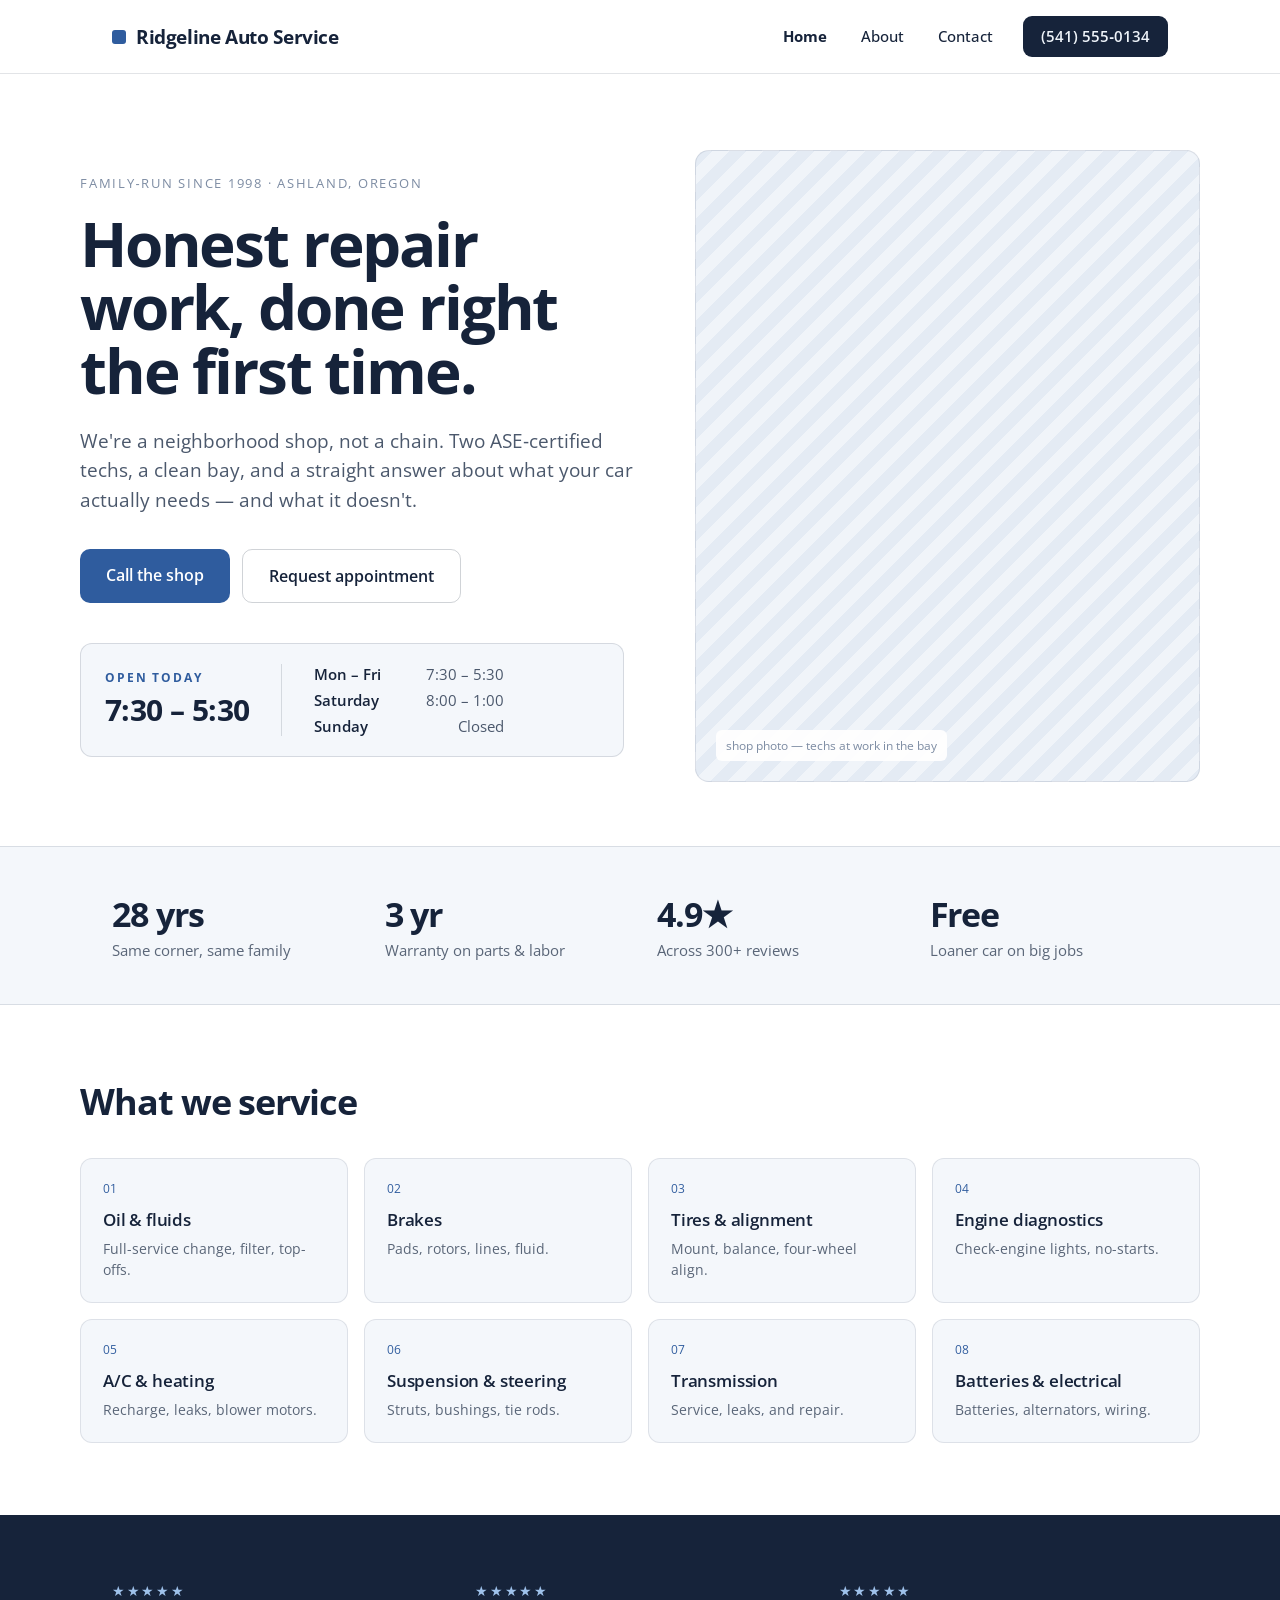
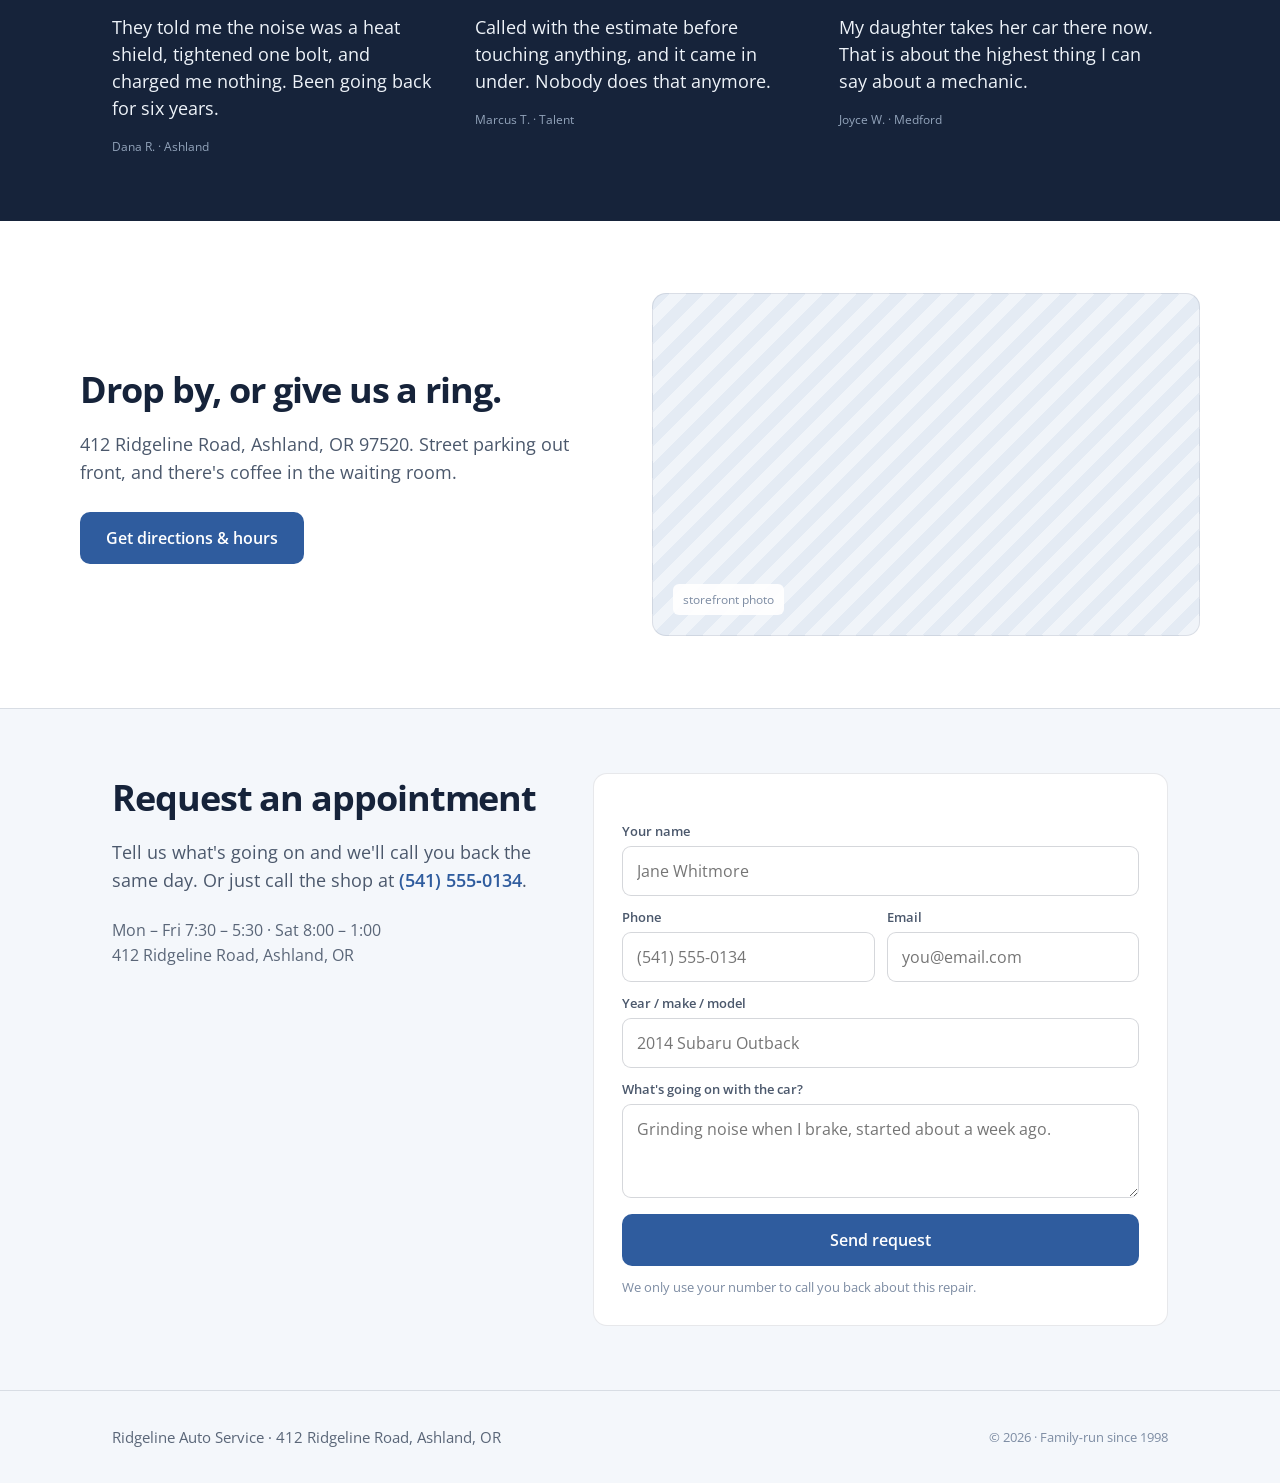
==== index.html @ 0da6ca18 "Add Ridgeline Auto Service static site Implements the Auto Shop Site design (Claude Design handoff) " ====
<!DOCTYPE html>
<html lang="en">
<head>
<meta charset="utf-8">
<meta name="viewport" content="width=device-width, initial-scale=1">
<title>Ridgeline Auto Service — Honest auto repair in Ashland, OR</title>
<meta name="description" content="Family-run auto repair shop in Ashland, Oregon since 1998. Oil changes, brakes, tires, diagnostics, and more — honest work, done right the first time.">
<link rel="preconnect" href="https://fonts.googleapis.com">
<link rel="preconnect" href="https://fonts.gstatic.com" crossorigin>
<link href="https://fonts.googleapis.com/css2?family=Open+Sans:wght@300;400;500;600;700;800&display=swap" rel="stylesheet">
<link rel="stylesheet" href="styles.css">
</head>
<body>

<header class="site-header">
  <div class="wrap">
    <a href="index.html" class="brand" style="color:inherit">
      <span class="brand-mark"></span>
      <span class="brand-name">Ridgeline Auto Service</span>
    </a>
    <nav class="main-nav">
      <a class="nav-link" href="index.html" aria-current="page">Home</a>
      <a class="nav-link" href="about.html">About</a>
      <a class="nav-link" href="contact.html">Contact</a>
      <a class="nav-call" href="tel:5415550134">(541) 555‑0134</a>
    </nav>
  </div>
</header>

<main>

  <section class="wrap hero">
    <div>
      <div class="eyebrow hero-eyebrow">Family‑run since 1998 · Ashland, Oregon</div>
      <h1>Honest repair work, done right the first time.</h1>
      <p class="hero-lede">We're a neighborhood shop, not a chain. Two ASE‑certified techs, a clean bay, and a straight answer about what your car actually needs — and what it doesn't.</p>
      <div class="hero-actions">
        <a href="tel:5415550134" class="btn btn-primary">Call the shop</a>
        <a href="contact.html" class="btn btn-outline">Request appointment</a>
      </div>
      <div class="hours-panel">
        <div>
          <div class="hours-panel-label">Open today</div>
          <div class="hours-panel-today">7:30 – 5:30</div>
        </div>
        <div class="hours-panel-week">
          <div class="row"><span>Mon – Fri</span><span>7:30 – 5:30</span></div>
          <div class="row"><span>Saturday</span><span>8:00 – 1:00</span></div>
          <div class="row"><span>Sunday</span><span>Closed</span></div>
        </div>
      </div>
    </div>
    <div class="photo-placeholder hero-photo">
      <span>shop photo — techs at work in the bay</span>
    </div>
  </section>

  <section class="stats-band">
    <div class="wrap">
      <div><div class="stat-num">28 yrs</div><div class="stat-label">Same corner, same family</div></div>
      <div><div class="stat-num">3 yr</div><div class="stat-label">Warranty on parts &amp; labor</div></div>
      <div><div class="stat-num">4.9★</div><div class="stat-label">Across 300+ reviews</div></div>
      <div><div class="stat-num">Free</div><div class="stat-label">Loaner car on big jobs</div></div>
    </div>
  </section>

  <section class="wrap section">
    <div class="section-head">
      <h2>What we service</h2>
    </div>
    <div class="services-grid">
      <div class="service-card">
        <div class="service-num">01</div>
        <div class="service-name">Oil &amp; fluids</div>
        <div class="service-blurb">Full-service change, filter, top-offs.</div>
      </div>
      <div class="service-card">
        <div class="service-num">02</div>
        <div class="service-name">Brakes</div>
        <div class="service-blurb">Pads, rotors, lines, fluid.</div>
      </div>
      <div class="service-card">
        <div class="service-num">03</div>
        <div class="service-name">Tires &amp; alignment</div>
        <div class="service-blurb">Mount, balance, four-wheel align.</div>
      </div>
      <div class="service-card">
        <div class="service-num">04</div>
        <div class="service-name">Engine diagnostics</div>
        <div class="service-blurb">Check-engine lights, no-starts.</div>
      </div>
      <div class="service-card">
        <div class="service-num">05</div>
        <div class="service-name">A/C &amp; heating</div>
        <div class="service-blurb">Recharge, leaks, blower motors.</div>
      </div>
      <div class="service-card">
        <div class="service-num">06</div>
        <div class="service-name">Suspension &amp; steering</div>
        <div class="service-blurb">Struts, bushings, tie rods.</div>
      </div>
      <div class="service-card">
        <div class="service-num">07</div>
        <div class="service-name">Transmission</div>
        <div class="service-blurb">Service, leaks, and repair.</div>
      </div>
      <div class="service-card">
        <div class="service-num">08</div>
        <div class="service-name">Batteries &amp; electrical</div>
        <div class="service-blurb">Batteries, alternators, wiring.</div>
      </div>
    </div>
  </section>

  <section class="reviews-band">
    <div class="wrap">
      <div>
        <div class="stars">★★★★★</div>
        <p class="quote">They told me the noise was a heat shield, tightened one bolt, and charged me nothing. Been going back for six years.</p>
        <div class="who">Dana R. · Ashland</div>
      </div>
      <div>
        <div class="stars">★★★★★</div>
        <p class="quote">Called with the estimate before touching anything, and it came in under. Nobody does that anymore.</p>
        <div class="who">Marcus T. · Talent</div>
      </div>
      <div>
        <div class="stars">★★★★★</div>
        <p class="quote">My daughter takes her car there now. That is about the highest thing I can say about a mechanic.</p>
        <div class="who">Joyce W. · Medford</div>
      </div>
    </div>
  </section>

  <section class="wrap split-section">
    <div>
      <h2>Drop by, or give us a ring.</h2>
      <p>412 Ridgeline Road, Ashland, OR 97520. Street parking out front, and there's coffee in the waiting room.</p>
      <a href="contact.html" class="btn btn-primary">Get directions &amp; hours</a>
    </div>
    <div class="photo-placeholder storefront-photo">
      <span>storefront photo</span>
    </div>
  </section>

  <section class="appointment-section">
    <div class="wrap">
      <div>
        <h2>Request an appointment</h2>
        <p class="intro-text">Tell us what's going on and we'll call you back the same day. Or just call the shop at <a href="tel:5415550134" style="font-weight:600">(541) 555‑0134</a>.</p>
        <div class="hours-line">Mon – Fri 7:30 – 5:30 · Sat 8:00 – 1:00<br>412 Ridgeline Road, Ashland, OR</div>
      </div>
      <div class="form-card">
        <form action="https://api.staticforms.xyz/submit" method="POST">
          <input type="hidden" name="accessKey" value="YOUR-STATICFORMS-ACCESS-KEY">
          <input type="hidden" name="subject" value="New appointment request — Ridgeline Auto Service">
          <input type="hidden" name="replyTo" value="@">
          <input type="hidden" name="redirectTo" value="https://your-domain.com/thank-you.html">
          <input type="text" name="honeypot" value="" class="honeypot" autocomplete="off" tabindex="-1">
          <div class="form-grid">
            <label class="form-field span-2">
              <span>Your name</span>
              <input type="text" name="name" required placeholder="Jane Whitmore">
            </label>
            <label class="form-field">
              <span>Phone</span>
              <input type="tel" name="phone" required placeholder="(541) 555‑0134">
            </label>
            <label class="form-field">
              <span>Email</span>
              <input type="email" name="email" placeholder="you@email.com">
            </label>
            <label class="form-field span-2">
              <span>Year / make / model</span>
              <input type="text" name="vehicle" placeholder="2014 Subaru Outback">
            </label>
            <label class="form-field span-2">
              <span>What's going on with the car?</span>
              <textarea name="message" rows="3" placeholder="Grinding noise when I brake, started about a week ago."></textarea>
            </label>
          </div>
          <button type="submit" class="btn btn-primary form-submit">Send request</button>
          <p class="form-note">We only use your number to call you back about this repair.</p>
        </form>
      </div>
    </div>
  </section>

</main>

<footer class="site-footer">
  <div class="wrap">
    <div class="footer-shop">Ridgeline Auto Service · 412 Ridgeline Road, Ashland, OR</div>
    <div class="footer-copy">© 2026 · Family‑run since 1998</div>
  </div>
</footer>

</body>
</html>
---- styles.css ----
/* Ridgeline Auto Service — shared styles */

*, *::before, *::after { box-sizing: border-box; }

:root {
  --ink: #16233a;
  --ink-muted: #4b586c;
  --ink-muted-2: #5a6678;
  --ink-muted-3: #7d8ca3;
  --ink-muted-4: #93a4bb;
  --blue: #2f5c9e;
  --blue-hover: #1e3f70;
  --blue-active: #23477a;
  --panel: #f4f7fb;
  --line-06: rgba(22, 35, 58, .06);
  --line-10: rgba(22, 35, 58, .1);
  --line-12: rgba(22, 35, 58, .12);
  --line-14: rgba(22, 35, 58, .14);
  --line-18: rgba(22, 35, 58, .18);
  --line-20: rgba(22, 35, 58, .2);
  --dark-bg: #16233a;
  --dark-text: #eef3f9;
  --dark-quote: #9ec1ea;
  --dark-muted: #93a4bb;
}

html, body { margin: 0; }

body {
  background: #fff;
  color: var(--ink);
  font-family: 'Open Sans', Helvetica, Arial, sans-serif;
  -webkit-font-smoothing: antialiased;
}

a { color: var(--blue); text-decoration: none; }
a:hover { color: var(--blue-hover); }

h1, h2, h3, p { margin: 0; }

.wrap {
  max-width: 1120px;
  margin: 0 auto;
  padding-left: 32px;
  padding-right: 32px;
}

/* Header */

.site-header {
  position: sticky;
  top: 0;
  z-index: 20;
  background: rgba(255, 255, 255, .9);
  backdrop-filter: blur(8px);
  border-bottom: 1px solid var(--line-12);
}

.site-header .wrap {
  padding-top: 16px;
  padding-bottom: 16px;
  display: flex;
  align-items: center;
  justify-content: space-between;
  gap: 32px;
}

.brand {
  display: flex;
  align-items: baseline;
  gap: 10px;
}

.brand-mark {
  width: 14px;
  height: 14px;
  background: var(--blue);
  border-radius: 3px;
}

.brand-name {
  font-size: 19px;
  font-weight: 700;
  letter-spacing: -.02em;
  color: var(--ink);
}

.main-nav {
  display: flex;
  align-items: center;
  gap: 6px;
}

.main-nav a.nav-link {
  font-size: 14.5px;
  font-weight: 500;
  color: var(--ink);
  padding: 9px 14px;
  border-radius: 8px;
}

.main-nav a.nav-link:hover {
  background: var(--line-06);
  color: var(--ink);
}

.main-nav a.nav-link[aria-current="page"] {
  font-weight: 700;
}

.nav-call {
  margin-left: 10px;
  background: var(--ink);
  color: var(--dark-text);
  padding: 11px 18px;
  border-radius: 9px;
  font-size: 14.5px;
  font-weight: 600;
}

.nav-call:hover {
  background: var(--blue);
  color: #fff;
}

/* Buttons */

.btn {
  display: inline-block;
  font-family: inherit;
  font-size: 16px;
  font-weight: 600;
  padding: 15px 26px;
  border-radius: 10px;
  border: 0;
  cursor: pointer;
}

.btn-primary { background: var(--blue); color: #fff; }
.btn-primary:hover { background: var(--blue-active); color: #fff; }

.btn-outline {
  border: 1px solid var(--line-20);
  background: none;
  color: var(--ink);
}
.btn-outline:hover { background: rgba(22, 35, 58, .05); }

/* Eyebrow label */

.eyebrow {
  font-size: 12.5px;
  letter-spacing: .14em;
  text-transform: uppercase;
  color: var(--ink-muted-3);
}

/* Photo placeholder */

.photo-placeholder {
  border-radius: 14px;
  background-image: repeating-linear-gradient(135deg, #e4ebf4 0 12px, #f0f4f9 12px 24px);
  border: 1px solid var(--line-10);
  display: flex;
  align-items: flex-end;
  padding: 20px;
}

.photo-placeholder span {
  font-size: 12px;
  color: var(--ink-muted-3);
  background: rgba(255, 255, 255, .92);
  padding: 7px 10px;
  border-radius: 6px;
}

/* Hero */

.hero {
  padding: 76px 0 64px;
  display: grid;
  grid-template-columns: 1.05fr .95fr;
  gap: 56px;
  align-items: center;
}

.hero-eyebrow { margin-bottom: 20px; }

.hero h1 {
  font-size: 62px;
  line-height: 1.02;
  letter-spacing: -.035em;
  font-weight: 700;
  text-wrap: balance;
}

.hero-lede {
  margin-top: 24px;
  font-size: 18.5px;
  line-height: 1.6;
  color: var(--ink-muted);
  max-width: 34em;
  text-wrap: pretty;
}

.hero-actions {
  display: flex;
  gap: 12px;
  margin-top: 34px;
  flex-wrap: wrap;
}

.hours-panel {
  margin-top: 40px;
  border: 1px solid var(--line-14);
  border-radius: 12px;
  background: var(--panel);
  padding: 20px 24px;
  display: flex;
  align-items: center;
  gap: 32px;
  flex-wrap: wrap;
  max-width: 34em;
}

.hours-panel-label {
  font-size: 11.5px;
  font-weight: 700;
  letter-spacing: .16em;
  text-transform: uppercase;
  color: var(--blue);
}

.hours-panel-today {
  font-size: 30px;
  font-weight: 700;
  letter-spacing: -.02em;
  margin-top: 4px;
}

.hours-panel-week {
  display: flex;
  flex-direction: column;
  gap: 6px;
  font-size: 15px;
  color: var(--ink-muted);
  border-left: 1px solid var(--line-14);
  padding-left: 32px;
}

.hours-panel-week .row {
  display: flex;
  justify-content: space-between;
  gap: 24px;
  min-width: 190px;
}

.hours-panel-week .row span:first-child {
  font-weight: 600;
  color: var(--ink);
}

.hero-photo { aspect-ratio: 4 / 5; }

/* Stats band */

.stats-band {
  border-top: 1px solid var(--line-12);
  border-bottom: 1px solid var(--line-12);
  background: var(--panel);
}

.stats-band .wrap {
  padding: 44px 32px;
  display: grid;
  grid-template-columns: repeat(4, 1fr);
  gap: 34px;
}

.stat-num {
  font-size: 34px;
  font-weight: 700;
  letter-spacing: -.03em;
}

.stat-label {
  font-size: 14.5px;
  color: var(--ink-muted-2);
  margin-top: 4px;
}

/* Services grid (home) */

.section { padding: 72px 0; }

.section-head {
  display: flex;
  align-items: baseline;
  justify-content: space-between;
  gap: 24px;
  margin-bottom: 32px;
}

.section-head h2 {
  font-size: 36px;
  font-weight: 700;
  letter-spacing: -.03em;
}

.services-grid {
  display: grid;
  grid-template-columns: repeat(4, 1fr);
  gap: 16px;
}

.service-card {
  background: var(--panel);
  border: 1px solid var(--line-10);
  border-radius: 12px;
  padding: 22px;
}

.service-card:hover { border-color: var(--blue); }

.service-num { font-size: 11.5px; color: var(--blue); }

.service-name {
  font-size: 17px;
  font-weight: 600;
  margin-top: 12px;
  letter-spacing: -.01em;
}

.service-blurb {
  font-size: 14px;
  line-height: 1.5;
  color: var(--ink-muted-2);
  margin-top: 7px;
}

/* Reviews */

.reviews-band {
  background: var(--dark-bg);
  color: var(--dark-text);
}

.reviews-band .wrap {
  padding: 66px 32px;
  display: grid;
  grid-template-columns: repeat(3, 1fr);
  gap: 34px;
}

.reviews-band .stars { font-size: 14px; color: var(--dark-quote); letter-spacing: .12em; }
.reviews-band .quote { font-size: 17.5px; line-height: 1.55; margin-top: 14px; text-wrap: pretty; }
.reviews-band .who { font-size: 12px; color: var(--dark-muted); margin-top: 16px; }

.reviews-grid-light {
  display: grid;
  grid-template-columns: repeat(3, 1fr);
  gap: 16px;
  margin-top: 24px;
}

.review-card {
  background: var(--panel);
  border: 1px solid var(--line-10);
  border-radius: 12px;
  padding: 24px;
}

.review-card .stars { font-size: 13.5px; color: var(--blue); letter-spacing: .12em; }
.review-card .quote { font-size: 16.5px; line-height: 1.55; margin-top: 12px; color: #334055; text-wrap: pretty; }
.review-card .who { font-size: 12px; color: var(--ink-muted-3); margin-top: 14px; }

/* Drop-by split section */

.split-section {
  padding: 72px 0;
  display: grid;
  grid-template-columns: 1fr 1fr;
  gap: 24px;
  align-items: center;
}

.split-section h2 {
  font-size: 36px;
  font-weight: 700;
  letter-spacing: -.03em;
}

.split-section p {
  margin-top: 16px;
  font-size: 17.5px;
  line-height: 1.6;
  color: var(--ink-muted);
  max-width: 30em;
}

.split-section .btn { margin-top: 26px; }

.storefront-photo { aspect-ratio: 16 / 10; }

/* Appointment section */

.appointment-section {
  border-top: 1px solid var(--line-12);
  background: var(--panel);
}

.appointment-section .wrap {
  padding: 64px 32px;
  display: grid;
  grid-template-columns: .85fr 1.15fr;
  gap: 56px;
  align-items: start;
}

.appointment-section h2 {
  font-size: 36px;
  font-weight: 700;
  letter-spacing: -.03em;
}

.appointment-section .intro-text {
  margin-top: 16px;
  font-size: 17.5px;
  line-height: 1.6;
  color: var(--ink-muted);
}

.appointment-section .hours-line {
  margin-top: 24px;
  font-size: 15.5px;
  line-height: 1.6;
  color: var(--ink-muted-2);
}

.form-card {
  background: #fff;
  border: 1px solid var(--line-10);
  border-radius: 14px;
  padding: 28px;
}

.form-card h3 {
  font-size: 21px;
  font-weight: 700;
  letter-spacing: -.02em;
}

.form-card .form-sub {
  margin-top: 8px;
  font-size: 15.5px;
  color: var(--ink-muted-2);
}

.form-grid {
  display: grid;
  grid-template-columns: minmax(0, 1fr) minmax(0, 1fr);
  gap: 12px;
  margin-top: 20px;
}

.form-field {
  display: flex;
  flex-direction: column;
  gap: 6px;
}

.form-field.span-2 { grid-column: span 2; }

.form-field span {
  font-size: 13px;
  font-weight: 600;
  color: var(--ink-muted);
}

.form-field input,
.form-field textarea {
  font-family: inherit;
  font-size: 15.5px;
  padding: 13px 14px;
  border: 1px solid var(--line-18);
  border-radius: 9px;
  background: #fff;
  color: var(--ink);
}

.form-field input:focus,
.form-field textarea:focus {
  outline: none;
  border-color: var(--blue);
}

.form-field textarea { resize: vertical; }

.form-submit {
  margin-top: 16px;
  width: 100%;
}

.form-note {
  margin-top: 12px;
  font-size: 13px;
  line-height: 1.5;
  color: var(--ink-muted-3);
}

.honeypot { display: none; }

/* Page hero (About / Contact) */

.page-hero {
  padding: 64px 0 0;
}

.page-hero h1 {
  font-size: 52px;
  line-height: 1.05;
  letter-spacing: -.035em;
  font-weight: 700;
  margin-top: 16px;
}

.page-body { padding-bottom: 80px; }

/* About page */

.about-sub {
  margin-top: 20px;
  font-size: 20px;
  line-height: 1.55;
  color: var(--ink-muted);
  max-width: 34ch;
}

.facts-strip {
  display: grid;
  grid-template-columns: repeat(4, minmax(0, 1fr));
  gap: 1px;
  background: var(--line-14);
  border: 1px solid var(--line-14);
  border-radius: 14px;
  overflow: hidden;
  margin-top: 40px;
}

.facts-strip .fact {
  background: #fff;
  padding: 26px 24px;
}

.facts-strip .fact-num {
  font-size: 32px;
  font-weight: 700;
  letter-spacing: -.03em;
}

.facts-strip .fact-label {
  font-size: 15px;
  line-height: 1.5;
  color: var(--ink-muted-2);
  margin-top: 6px;
}

.how-we-work {
  display: grid;
  grid-template-columns: repeat(4, minmax(0, 1fr));
  gap: 24px;
  margin-top: 36px;
}

.how-we-work-label {
  grid-column: span 1;
  font-size: 12px;
  font-weight: 700;
  letter-spacing: .14em;
  text-transform: uppercase;
  color: var(--ink-muted-3);
  padding-top: 4px;
}

.how-we-work-list {
  grid-column: span 3;
  display: grid;
  grid-template-columns: repeat(2, minmax(0, 1fr));
  column-gap: 40px;
}

.how-we-work-list div {
  font-size: 16.5px;
  line-height: 1.5;
  border-top: 1px solid var(--line-14);
  padding: 14px 0;
}

.about-section { margin-top: 64px; }

.about-section h2 {
  font-size: 30px;
  font-weight: 700;
  letter-spacing: -.03em;
}

.shop-photos {
  display: grid;
  grid-template-columns: 2fr 1fr 1fr;
  grid-template-rows: 200px 200px;
  gap: 16px;
  margin-top: 24px;
}

.shop-photos .photo-placeholder { padding: 16px; border-radius: 12px; }
.shop-photos .photo-placeholder span { font-size: 11.5px; padding: 6px 9px; }
.shop-photos .tall { grid-row: span 2; }
.shop-photos .wide { grid-column: span 2; }

/* Contact page */

.contact-grid {
  display: grid;
  grid-template-columns: .9fr 1.1fr;
  gap: 48px;
  margin-top: 44px;
  align-items: start;
}

.contact-info {
  display: flex;
  flex-direction: column;
  gap: 26px;
}

.contact-block {
  border-top: 1px solid var(--line-14);
  padding-top: 22px;
}

.contact-block:first-child { border-top: 0; padding-top: 0; }

.contact-label {
  font-size: 12px;
  letter-spacing: .12em;
  text-transform: uppercase;
  color: var(--ink-muted-3);
}

.contact-phone-link {
  display: inline-block;
  margin-top: 8px;
  font-size: 28px;
  font-weight: 700;
  letter-spacing: -.02em;
  color: var(--ink);
}

.contact-phone-link:hover { color: var(--blue); }

.hours-list {
  margin-top: 12px;
  display: flex;
  flex-direction: column;
  gap: 8px;
  font-size: 16.5px;
}

.hours-list .row {
  display: flex;
  justify-content: space-between;
  max-width: 260px;
}

.hours-list .row span:last-child { color: var(--ink-muted-2); }

.contact-email { margin-top: 8px; font-size: 17px; }

.contact-address { margin-top: 8px; font-size: 18px; line-height: 1.5; }

.map-placeholder {
  margin-top: 16px;
  aspect-ratio: 16 / 11;
  border-radius: 12px;
  background-image: repeating-linear-gradient(135deg, #dbe5f1 0 14px, #e9f0f7 14px 28px);
  border: 1px solid var(--line-10);
  display: flex;
  align-items: center;
  justify-content: center;
}

.map-placeholder span {
  font-size: 12.5px;
  color: var(--ink-muted-3);
  background: rgba(255, 255, 255, .94);
  padding: 9px 13px;
  border-radius: 7px;
}

/* Footer */

.site-footer {
  border-top: 1px solid var(--line-12);
  background: var(--panel);
}

.site-footer .wrap {
  padding: 36px 32px;
  display: flex;
  justify-content: space-between;
  align-items: center;
  gap: 24px;
  flex-wrap: wrap;
}

.footer-shop { font-size: 15px; color: var(--ink-muted-2); }
.footer-copy { font-size: 12.5px; color: var(--ink-muted-3); }

/* Responsive */

@media (max-width: 900px) {
  .hero { grid-template-columns: 1fr; }
  .hero-photo { order: -1; aspect-ratio: 16 / 9; }
  .appointment-section .wrap { grid-template-columns: 1fr; }
  .contact-grid { grid-template-columns: 1fr; }
  .split-section { grid-template-columns: 1fr; }
  .split-section .storefront-photo { order: -1; }
  .services-grid { grid-template-columns: repeat(2, 1fr); }
}

@media (max-width: 700px) {
  .stats-band .wrap { grid-template-columns: repeat(2, 1fr); }
  .facts-strip { grid-template-columns: repeat(2, minmax(0, 1fr)); }
  .how-we-work { grid-template-columns: 1fr; }
  .how-we-work-list { grid-column: span 1; grid-template-columns: 1fr; }
  .shop-photos { grid-template-columns: 1fr 1fr; grid-template-rows: 160px 160px 160px; }
  .shop-photos .tall { grid-row: span 1; }
}

@media (max-width: 640px) {
  .hero h1 { font-size: 42px; }
  .page-hero h1 { font-size: 38px; }
  .section-head h2, .split-section h2, .appointment-section h2 { font-size: 28px; }
  .reviews-band .wrap, .reviews-grid-light { grid-template-columns: 1fr; }
  .services-grid { grid-template-columns: 1fr; }
  .form-grid { grid-template-columns: 1fr; }
  .form-field.span-2 { grid-column: span 1; }
  .site-header .wrap { flex-wrap: wrap; gap: 12px; padding-bottom: 12px; }
  .main-nav { flex-wrap: wrap; }
}
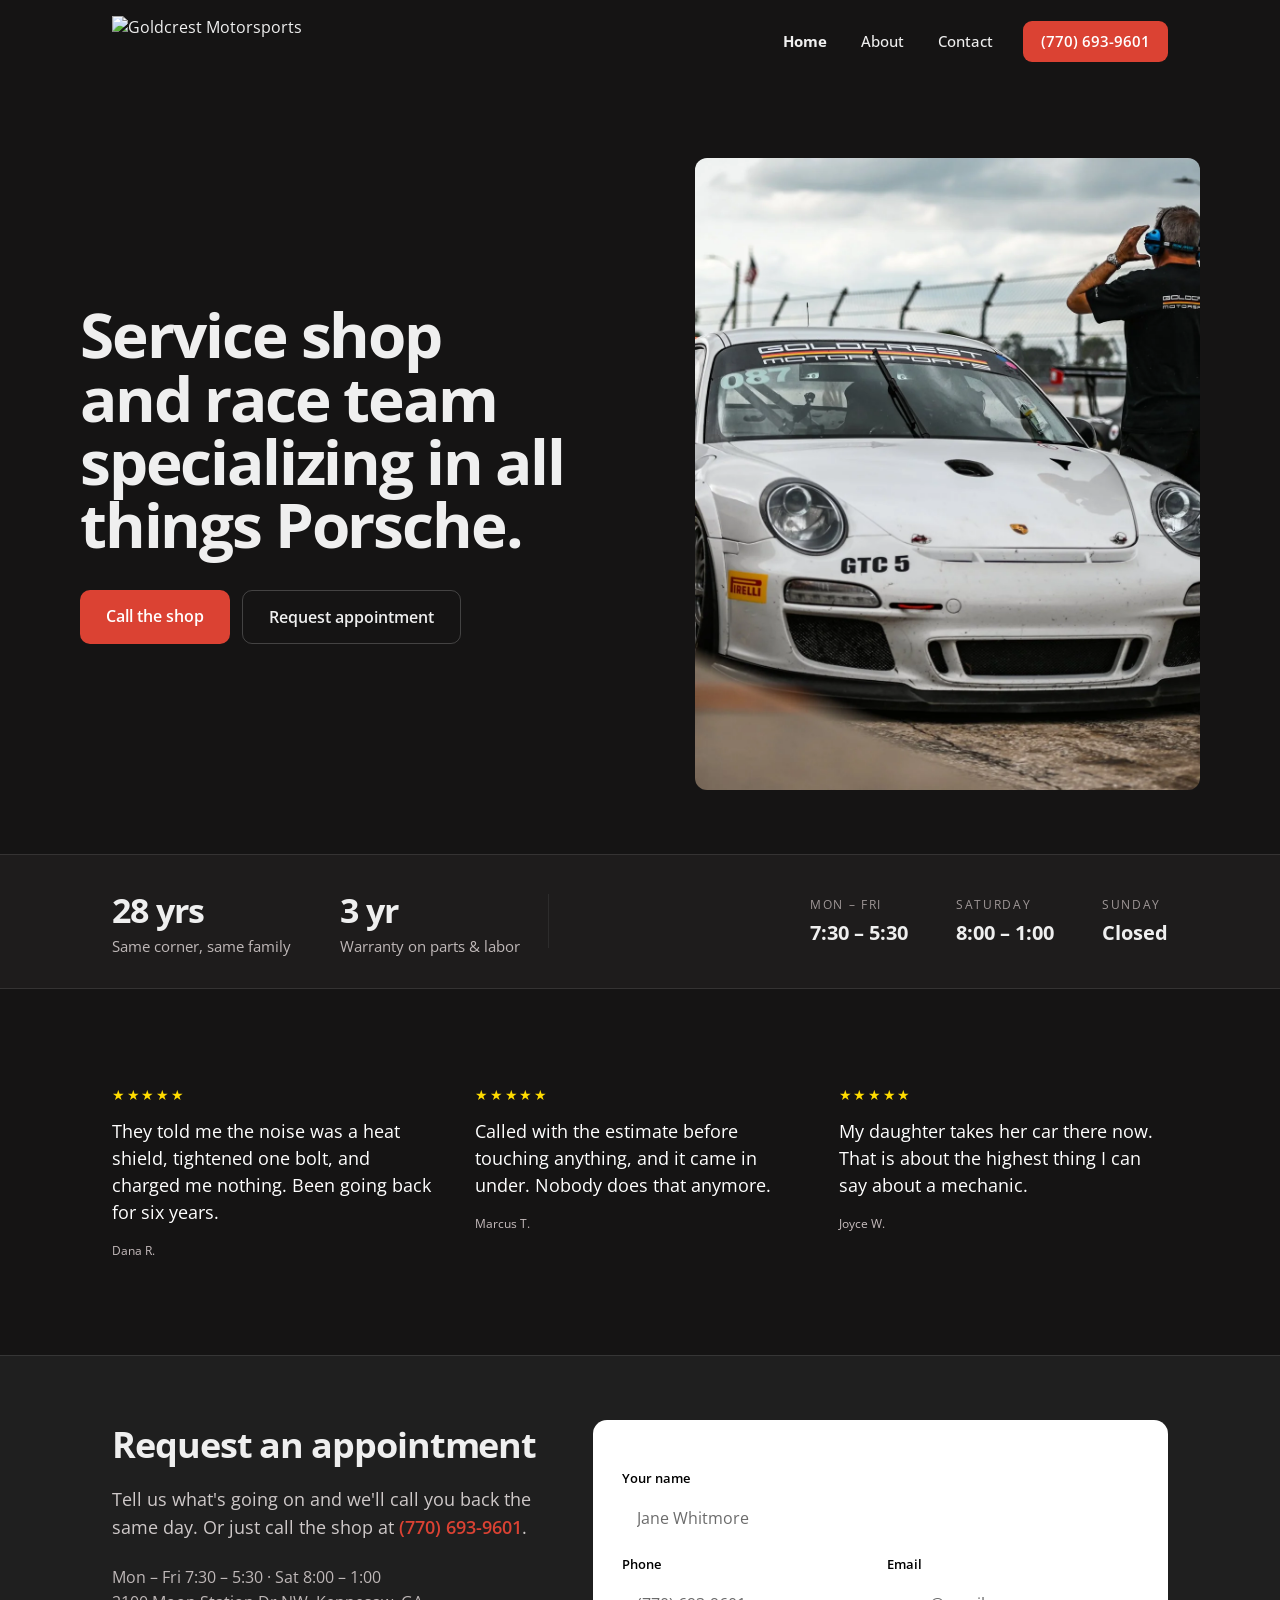
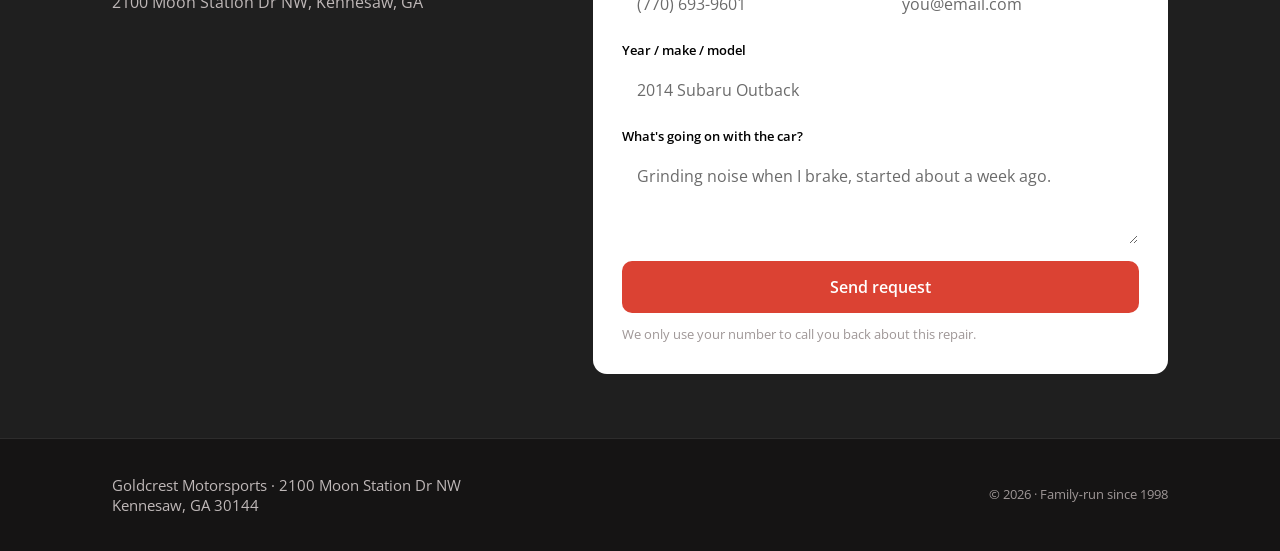
==== commit 52452332: "V1 website design" ====
--- a/index.html
+++ b/index.html
@@ -3,8 +3,8 @@
 <head>
 <meta charset="utf-8">
 <meta name="viewport" content="width=device-width, initial-scale=1">
-<title>Ridgeline Auto Service — Honest auto repair in Ashland, OR</title>
-<meta name="description" content="Family-run auto repair shop in Ashland, Oregon since 1998. Oil changes, brakes, tires, diagnostics, and more — honest work, done right the first time.">
+<title>Goldcrest Motorsports</title>
+<!-- <meta name="description" content="Family-run auto repair shop in Kennesaw, GA since 1998. Oil changes, brakes, tires, diagnostics, and more — honest work, done right the first time."> -->
 <link rel="preconnect" href="https://fonts.googleapis.com">
 <link rel="preconnect" href="https://fonts.gstatic.com" crossorigin>
 <link href="https://fonts.googleapis.com/css2?family=Open+Sans:wght@300;400;500;600;700;800&display=swap" rel="stylesheet">
@@ -16,13 +16,13 @@
   <div class="wrap">
     <a href="index.html" class="brand" style="color:inherit">
       <span class="brand-mark"></span>
-      <span class="brand-name">Ridgeline Auto Service</span>
+      <img src="Logo.webp" alt="Goldcrest Motorsports" class="brand-logo">
     </a>
     <nav class="main-nav">
       <a class="nav-link" href="index.html" aria-current="page">Home</a>
       <a class="nav-link" href="about.html">About</a>
       <a class="nav-link" href="contact.html">Contact</a>
-      <a class="nav-call" href="tel:5415550134">(541) 555‑0134</a>
+      <a class="nav-call" href="tel:7706939601">(770) 693-9601</a>
     </nav>
   </div>
 </header>
@@ -30,45 +30,58 @@
 <main>
 
   <section class="wrap hero">
-    <div>
-      <div class="eyebrow hero-eyebrow">Family‑run since 1998 · Ashland, Oregon</div>
-      <h1>Honest repair work, done right the first time.</h1>
-      <p class="hero-lede">We're a neighborhood shop, not a chain. Two ASE‑certified techs, a clean bay, and a straight answer about what your car actually needs — and what it doesn't.</p>
+    <div class="hero-content">
+      <!-- <div class="eyebrow hero-eyebrow">Family‑run since 1998 · Kennesaw, GA</div> -->
+      <h1>Service shop and race team specializing in all things Porsche.</h1>
+      <!-- <p class="hero-lede">We're a neighborhood shop, not a chain. Two ASE‑certified techs, a clean bay, and a straight answer about what your car actually needs — and what it doesn't.</p> -->
       <div class="hero-actions">
-        <a href="tel:5415550134" class="btn btn-primary">Call the shop</a>
+        <a href="tel:7706939601" class="btn btn-primary">Call the shop</a>
         <a href="contact.html" class="btn btn-outline">Request appointment</a>
       </div>
-      <div class="hours-panel">
-        <div>
-          <div class="hours-panel-label">Open today</div>
-          <div class="hours-panel-today">7:30 – 5:30</div>
-        </div>
-        <div class="hours-panel-week">
-          <div class="row"><span>Mon – Fri</span><span>7:30 – 5:30</span></div>
-          <div class="row"><span>Saturday</span><span>8:00 – 1:00</span></div>
-          <div class="row"><span>Sunday</span><span>Closed</span></div>
-        </div>
-      </div>
     </div>
     <div class="photo-placeholder hero-photo">
-      <span>shop photo — techs at work in the bay</span>
+      <img src="header-image.webp" alt="Goldcrest Motorsports at race track">
     </div>
   </section>
 
   <section class="stats-band">
-    <div class="wrap">
-      <div><div class="stat-num">28 yrs</div><div class="stat-label">Same corner, same family</div></div>
-      <div><div class="stat-num">3 yr</div><div class="stat-label">Warranty on parts &amp; labor</div></div>
-      <div><div class="stat-num">4.9★</div><div class="stat-label">Across 300+ reviews</div></div>
-      <div><div class="stat-num">Free</div><div class="stat-label">Loaner car on big jobs</div></div>
-    </div>
-  </section>
-
-  <section class="wrap section">
-    <div class="section-head">
-      <h2>What we service</h2>
-    </div>
-    <div class="services-grid">
+    <div class="wrap stats-grid">
+      <div class="stats-left">
+        <div class="stat">
+          <div class="stat-num">28 yrs</div>
+          <div class="stat-label">Same corner, same family</div>
+        </div>
+        <div class="stat">
+          <div class="stat-num">3 yr</div>
+          <div class="stat-label">Warranty on parts &amp; labor</div>
+        </div>
+      </div>
+
+      <div class="stats-divider" aria-hidden="true"></div>
+
+      <div class="hours-right">
+        <div class="hours-item">
+          <div class="hours-day">Mon – Fri</div>
+          <div class="hours-time">7:30 – 5:30</div>
+        </div>
+        <div class="hours-item">
+          <div class="hours-day">Saturday</div>
+          <div class="hours-time">8:00 – 1:00</div>
+        </div>
+        <div class="hours-item">
+          <div class="hours-day">Sunday</div>
+          <div class="hours-time">Closed</div>
+        </div>
+      </div>
+    </div>
+  </section>
+
+  <!-- <section class="section section-panel">
+    <div class="wrap">
+      <div class="section-head">
+        <h2>What we service</h2>
+      </div> -->
+    <!-- <div class="services-grid">
       <div class="service-card">
         <div class="service-num">01</div>
         <div class="service-name">Oil &amp; fluids</div>
@@ -110,50 +123,52 @@
         <div class="service-blurb">Batteries, alternators, wiring.</div>
       </div>
     </div>
-  </section>
+  </section> -->
 
   <section class="reviews-band">
     <div class="wrap">
       <div>
         <div class="stars">★★★★★</div>
         <p class="quote">They told me the noise was a heat shield, tightened one bolt, and charged me nothing. Been going back for six years.</p>
-        <div class="who">Dana R. · Ashland</div>
+        <div class="who">Dana R.</div>
       </div>
       <div>
         <div class="stars">★★★★★</div>
         <p class="quote">Called with the estimate before touching anything, and it came in under. Nobody does that anymore.</p>
-        <div class="who">Marcus T. · Talent</div>
+        <div class="who">Marcus T.</div>
       </div>
       <div>
         <div class="stars">★★★★★</div>
         <p class="quote">My daughter takes her car there now. That is about the highest thing I can say about a mechanic.</p>
-        <div class="who">Joyce W. · Medford</div>
-      </div>
-    </div>
-  </section>
-
-  <section class="wrap split-section">
-    <div>
-      <h2>Drop by, or give us a ring.</h2>
-      <p>412 Ridgeline Road, Ashland, OR 97520. Street parking out front, and there's coffee in the waiting room.</p>
-      <a href="contact.html" class="btn btn-primary">Get directions &amp; hours</a>
-    </div>
-    <div class="photo-placeholder storefront-photo">
-      <span>storefront photo</span>
-    </div>
-  </section>
+        <div class="who">Joyce W.</div>
+      </div>
+    </div>
+  </section>
+
+  <!-- <section class="split-section">
+    <div class="wrap">
+      <div>
+        <h2>Drop by, or give us a ring.</h2>
+        <p>2100 Moon Station Dr NW, Kennesaw, GA 30144. Street parking out front, and there's coffee in the waiting room.</p>
+        <a href="contact.html" class="btn btn-primary">Get directions &amp; hours</a>
+      </div>
+      <div class="photo-placeholder storefront-photo">
+      <img src="front-shop.webp" alt="Goldcrest Motorsports shop front">
+      </div>
+    </div>
+  </section> -->
 
   <section class="appointment-section">
     <div class="wrap">
       <div>
         <h2>Request an appointment</h2>
-        <p class="intro-text">Tell us what's going on and we'll call you back the same day. Or just call the shop at <a href="tel:5415550134" style="font-weight:600">(541) 555‑0134</a>.</p>
-        <div class="hours-line">Mon – Fri 7:30 – 5:30 · Sat 8:00 – 1:00<br>412 Ridgeline Road, Ashland, OR</div>
+        <p class="intro-text">Tell us what's going on and we'll call you back the same day. Or just call the shop at <a href="tel:7706939601" style="font-weight:600">(770) 693-9601</a>.</p>
+        <div class="hours-line">Mon – Fri 7:30 – 5:30 · Sat 8:00 – 1:00<br>2100 Moon Station Dr NW, Kennesaw, GA</div>
       </div>
       <div class="form-card">
         <form action="https://api.staticforms.xyz/submit" method="POST">
           <input type="hidden" name="accessKey" value="YOUR-STATICFORMS-ACCESS-KEY">
-          <input type="hidden" name="subject" value="New appointment request — Ridgeline Auto Service">
+          <input type="hidden" name="subject" value="New appointment request — Goldcrest Motorsports">
           <input type="hidden" name="replyTo" value="@">
           <input type="hidden" name="redirectTo" value="https://your-domain.com/thank-you.html">
           <input type="text" name="honeypot" value="" class="honeypot" autocomplete="off" tabindex="-1">
@@ -164,7 +179,7 @@
             </label>
             <label class="form-field">
               <span>Phone</span>
-              <input type="tel" name="phone" required placeholder="(541) 555‑0134">
+                <input type="tel" name="phone" required placeholder="(770) 693-9601">
             </label>
             <label class="form-field">
               <span>Email</span>
@@ -190,7 +205,7 @@
 
 <footer class="site-footer">
   <div class="wrap">
-    <div class="footer-shop">Ridgeline Auto Service · 412 Ridgeline Road, Ashland, OR</div>
+    <div class="footer-shop">Goldcrest Motorsports · 2100 Moon Station Dr NW<br>Kennesaw, GA 30144</div>
     <div class="footer-copy">© 2026 · Family‑run since 1998</div>
   </div>
 </footer>
--- a/styles.css
+++ b/styles.css
@@ -1,33 +1,33 @@
-/* Ridgeline Auto Service — shared styles */
+/* Goldcrest Motorsports — shared styles */
 
 *, *::before, *::after { box-sizing: border-box; }
 
 :root {
-  --ink: #16233a;
-  --ink-muted: #4b586c;
-  --ink-muted-2: #5a6678;
-  --ink-muted-3: #7d8ca3;
-  --ink-muted-4: #93a4bb;
-  --blue: #2f5c9e;
-  --blue-hover: #1e3f70;
-  --blue-active: #23477a;
-  --panel: #f4f7fb;
-  --line-06: rgba(22, 35, 58, .06);
-  --line-10: rgba(22, 35, 58, .1);
-  --line-12: rgba(22, 35, 58, .12);
-  --line-14: rgba(22, 35, 58, .14);
-  --line-18: rgba(22, 35, 58, .18);
-  --line-20: rgba(22, 35, 58, .2);
-  --dark-bg: #16233a;
-  --dark-text: #eef3f9;
-  --dark-quote: #9ec1ea;
-  --dark-muted: #93a4bb;
+  --ink: #efefef; /* primary text on dark bg */
+  --ink-muted: #cfc9c9;
+  --ink-muted-2: #bfb8b8;
+  --ink-muted-3: #9f9797;
+  --ink-muted-4: #7f7777;
+  --blue: #DB4233;
+  --blue-hover: #b63a2b;
+  --blue-active: #DB4233;
+  --panel: #1f1f1f; /* panels slightly lighter than page bg */
+  --line-06: rgba(255, 255, 255, .04);
+  --line-10: rgba(255, 255, 255, .08);
+  --line-12: rgba(255, 255, 255, .10);
+  --line-14: rgba(255, 255, 255, .14);
+  --line-18: rgba(255, 255, 255, .18);
+  --line-20: rgba(255, 255, 255, .20);
+  --dark-bg: #151414; /* overall page background */
+  --dark-text: #ffffff;
+  --dark-quote: #FFDC00;
+  --dark-muted: #c7bdbe;
 }
 
 html, body { margin: 0; }
 
 body {
-  background: #fff;
+  background: var(--dark-bg);
   color: var(--ink);
   font-family: 'Open Sans', Helvetica, Arial, sans-serif;
   -webkit-font-smoothing: antialiased;
@@ -51,9 +51,9 @@
   position: sticky;
   top: 0;
   z-index: 20;
-  background: rgba(255, 255, 255, .9);
-  backdrop-filter: blur(8px);
-  border-bottom: 1px solid var(--line-12);
+  background: var(--dark-bg);
+  backdrop-filter: blur(6px);
+  border-bottom: 0;
 }
 
 .site-header .wrap {
@@ -71,18 +71,28 @@
   gap: 10px;
 }
 
-.brand-mark {
+.brand-mark { display: none; }
+
+/* .brand-mark {
   width: 14px;
   height: 14px;
   background: var(--blue);
   border-radius: 3px;
-}
+} */
 
 .brand-name {
   font-size: 19px;
   font-weight: 700;
   letter-spacing: -.02em;
   color: var(--ink);
+}
+
+/* Logo in the header */
+.brand-logo {
+  height: 50px;
+  display: block;
+  object-fit: contain;
+  margin-left: 0;
 }
 
 .main-nav {
@@ -110,8 +120,8 @@
 
 .nav-call {
   margin-left: 10px;
-  background: var(--ink);
-  color: var(--dark-text);
+  background: #DB4233;
+  color: #ffffff;
   padding: 11px 18px;
   border-radius: 9px;
   font-size: 14.5px;
@@ -119,8 +129,8 @@
 }
 
 .nav-call:hover {
-  background: var(--blue);
-  color: #fff;
+  background: var(--blue-hover);
+  color: #ffffff;
 }
 
 /* Buttons */
@@ -159,7 +169,7 @@
 
 .photo-placeholder {
   border-radius: 14px;
-  background-image: repeating-linear-gradient(135deg, #e4ebf4 0 12px, #f0f4f9 12px 24px);
+  background-image: repeating-linear-gradient(135deg, rgba(255,255,255,0.02) 0 12px, rgba(255,255,255,0.01) 12px 24px);
   border: 1px solid var(--line-10);
   display: flex;
   align-items: flex-end;
@@ -173,6 +183,35 @@
   padding: 7px 10px;
   border-radius: 6px;
 }
+
+/* Make images inside placeholders fill the area */
+.photo-placeholder img {
+  width: 100%;
+  height: auto;
+  display: block;
+  border-radius: 12px;
+}
+
+/* Make hero-photo image fill its placeholder with no border */
+.hero-photo {
+  aspect-ratio: 4 / 5;
+  padding: 0;
+  background: none;
+  border: 0;
+  border-radius: 12px;
+  overflow: hidden;
+}
+
+.hero-photo img {
+  width: 100%;
+  height: 100%;
+  display: block;
+  object-fit: cover;
+  border-radius: 0;
+}
+
+/* Specific hero image sizing hook when using srcset/picture */
+/* removed .hero-image rule when reverting responsive srcset */
 
 /* Hero */
 
@@ -267,14 +306,62 @@
 .stats-band {
   border-top: 1px solid var(--line-12);
   border-bottom: 1px solid var(--line-12);
-  background: var(--panel);
+  background: #1E1C1C;
 }
 
 .stats-band .wrap {
-  padding: 44px 32px;
-  display: grid;
-  grid-template-columns: repeat(4, 1fr);
-  gap: 34px;
+  padding: 32px 32px;
+  display: flex;
+  align-items: center;
+  gap: 28px;
+}
+
+/* New stats layout: left stats, divider, and hours on the right */
+.stats-left {
+  display: flex;
+  gap: 48px;
+  align-items: center;
+}
+.stats-left .stat { min-width: 180px; }
+.stats-divider {
+  width: 1px;
+  height: 54px;
+  background: var(--line-12);
+  opacity: .7;
+}
+.hours-right {
+  display: flex;
+  gap: 48px;
+  margin-left: auto;
+  align-items: center;
+}
+.hours-item { text-align: left; }
+.hours-day {
+  font-size: 12px;
+  letter-spacing: .14em;
+  text-transform: uppercase;
+  color: var(--ink-muted-3);
+}
+.hours-time {
+  font-size: 20px;
+  font-weight: 700;
+  color: var(--ink);
+  margin-top: 6px;
+}
+
+@media (max-width: 900px) {
+  .stats-band .wrap { flex-direction: column; align-items: flex-start; gap: 20px; }
+  .stats-left { gap: 24px; }
+  .stats-divider { display: none; }
+  .hours-right { width: 100%; gap: 18px; }
+}
+
+/* When the hours panel is placed inside the stats band, make it span the full wrap and center */
+.stats-band .wrap .hours-panel {
+  grid-column: 1 / -1;
+  margin: 0 auto;
+  max-width: 720px;
+  padding-top: 0;
 }
 
 .stat-num {
@@ -291,7 +378,26 @@
 
 /* Services grid (home) */
 
-.section { padding: 72px 0; }
+.section { padding: 72px 0; background: #ffffff; }
+
+/* Full-width light panel for specific sections */
+.section-panel {
+  background: #262325; /* darker gray */
+  color: #ffffff;
+}
+.section-panel .wrap {
+  padding-left: 5;
+  padding-right: 5px;
+}
+/* Ensure headings and text inside the darker panel are readable */
+.section-panel h2,
+.section-panel .stat-label,
+.section-panel .stat-num,
+.section-panel p,
+.section-panel .service-name,
+.section-panel .service-blurb {
+  color: inherit;
+}
 
 .section-head {
   display: flex;
@@ -342,11 +448,21 @@
 
 .reviews-band {
   background: var(--dark-bg);
-  color: var(--dark-text);
+  color: #ffffff;
+  position: relative;
+  left: 50%;
+  right: 50%;
+  margin-left: -50vw;
+  margin-right: -50vw;
+  width: 100vw;
+  box-sizing: border-box;
+  padding: 96px 0; /* increased vertical padding for more breathing room */
 }
 
 .reviews-band .wrap {
-  padding: 66px 32px;
+  padding: 0 32px; /* keep horizontal gutters inside full-bleed band */
+  max-width: 1120px;
+  margin: 0 auto;
   display: grid;
   grid-template-columns: repeat(3, 1fr);
   gap: 34px;
@@ -381,21 +497,32 @@
   display: grid;
   grid-template-columns: 1fr 1fr;
   gap: 24px;
+  background: #1E1C1C;
+  align-items: center;
+}
+
+/* Ensure the inner wrap uses a two-column grid so content and image sit side-by-side */
+.split-section .wrap {
+  display: grid;
+  grid-template-columns: 1fr 1fr;
+  gap: 24px;
   align-items: center;
 }
 
 .split-section h2 {
   font-size: 36px;
   font-weight: 700;
+  background: #1E1C1C;
   letter-spacing: -.03em;
 }
 
-.split-section p {
-  margin-top: 16px;
-  font-size: 17.5px;
-  line-height: 1.6;
-  color: var(--ink-muted);
-  max-width: 30em;
+.split-section {
+  padding: 72px 0;
+  display: grid;
+  grid-template-columns: 1fr 1fr;
+  gap: 24px;
+  align-items: center;
+  background: #1E1C1C;
 }
 
 .split-section .btn { margin-top: 26px; }
@@ -456,6 +583,9 @@
   color: var(--ink-muted-2);
 }
 
+/* Small spacer between form heading/subtext and first field */
+.form-spacer { height: 24px; }
+
 .form-grid {
   display: grid;
   grid-template-columns: minmax(0, 1fr) minmax(0, 1fr);
@@ -474,7 +604,7 @@
 .form-field span {
   font-size: 13px;
   font-weight: 600;
-  color: var(--ink-muted);
+  color: #000000;
 }
 
 .form-field input,
@@ -485,7 +615,12 @@
   border: 1px solid var(--line-18);
   border-radius: 9px;
   background: #fff;
-  color: var(--ink);
+  color: #000000;
+}
+
+.form-field input::placeholder,
+.form-field textarea::placeholder {
+  color: #6b6b6b;
 }
 
 .form-field input:focus,
@@ -600,6 +735,10 @@
 
 .about-section h2 {
   font-size: 30px;
+
+/* Ensure storefront image fills its placeholder and doesn't push the grid */
+.split-section .photo-placeholder { min-width: 0; overflow: hidden; }
+.split-section .photo-placeholder img { width: 100%; height: 100%; display: block; object-fit: cover; }
   font-weight: 700;
   letter-spacing: -.03em;
 }
@@ -644,7 +783,7 @@
   font-size: 12px;
   letter-spacing: .12em;
   text-transform: uppercase;
-  color: var(--ink-muted-3);
+  color: var(--blue);
 }
 
 .contact-phone-link {
@@ -697,11 +836,20 @@
   border-radius: 7px;
 }
 
+/* Make embedded map fill the placeholder */
+.map-placeholder iframe {
+  width: 100%;
+  height: 100%;
+  min-height: 260px;
+  border-radius: 12px;
+  border: 0;
+}
+
 /* Footer */
 
 .site-footer {
   border-top: 1px solid var(--line-12);
-  background: var(--panel);
+  background: var(--dark-bg);
 }
 
 .site-footer .wrap {
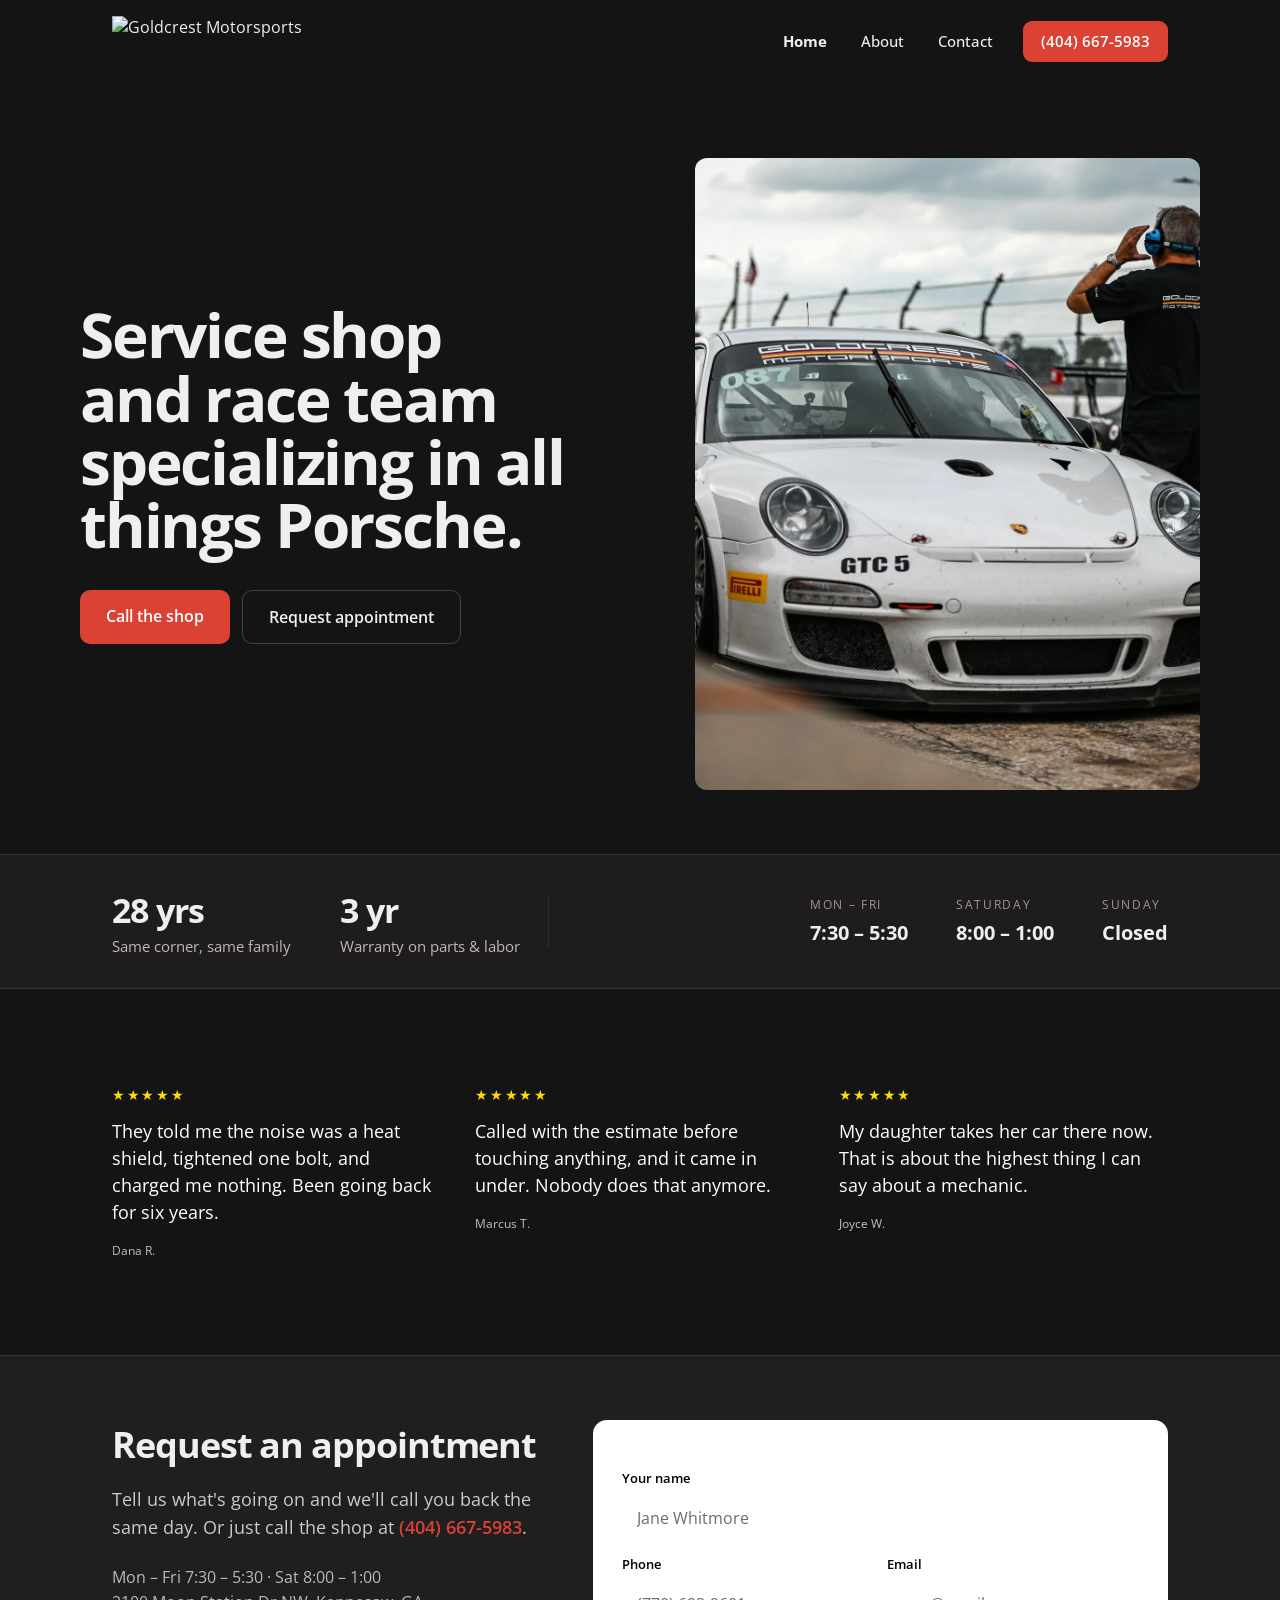
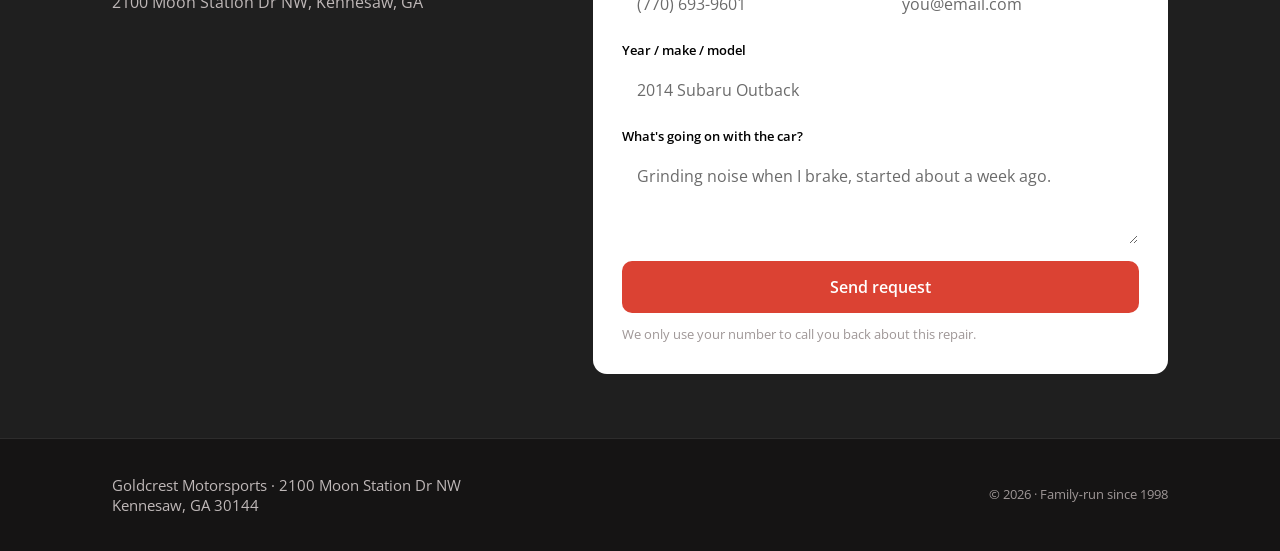
==== commit c7b622af: "update phone number" ====
--- a/index.html
+++ b/index.html
@@ -22,7 +22,7 @@
       <a class="nav-link" href="index.html" aria-current="page">Home</a>
       <a class="nav-link" href="about.html">About</a>
       <a class="nav-link" href="contact.html">Contact</a>
-      <a class="nav-call" href="tel:7706939601">(770) 693-9601</a>
+      <a class="nav-call" href="tel:4046675983">(404) 667-5983</a>
     </nav>
   </div>
 </header>
@@ -35,7 +35,7 @@
       <h1>Service shop and race team specializing in all things Porsche.</h1>
       <!-- <p class="hero-lede">We're a neighborhood shop, not a chain. Two ASE‑certified techs, a clean bay, and a straight answer about what your car actually needs — and what it doesn't.</p> -->
       <div class="hero-actions">
-        <a href="tel:7706939601" class="btn btn-primary">Call the shop</a>
+        <a href="tel:4046675983" class="btn btn-primary">Call the shop</a>
         <a href="contact.html" class="btn btn-outline">Request appointment</a>
       </div>
     </div>
@@ -162,7 +162,7 @@
     <div class="wrap">
       <div>
         <h2>Request an appointment</h2>
-        <p class="intro-text">Tell us what's going on and we'll call you back the same day. Or just call the shop at <a href="tel:7706939601" style="font-weight:600">(770) 693-9601</a>.</p>
+        <p class="intro-text">Tell us what's going on and we'll call you back the same day. Or just call the shop at <a href="tel:4046675983" style="font-weight:600">(404) 667-5983</a>.</p>
         <div class="hours-line">Mon – Fri 7:30 – 5:30 · Sat 8:00 – 1:00<br>2100 Moon Station Dr NW, Kennesaw, GA</div>
       </div>
       <div class="form-card">
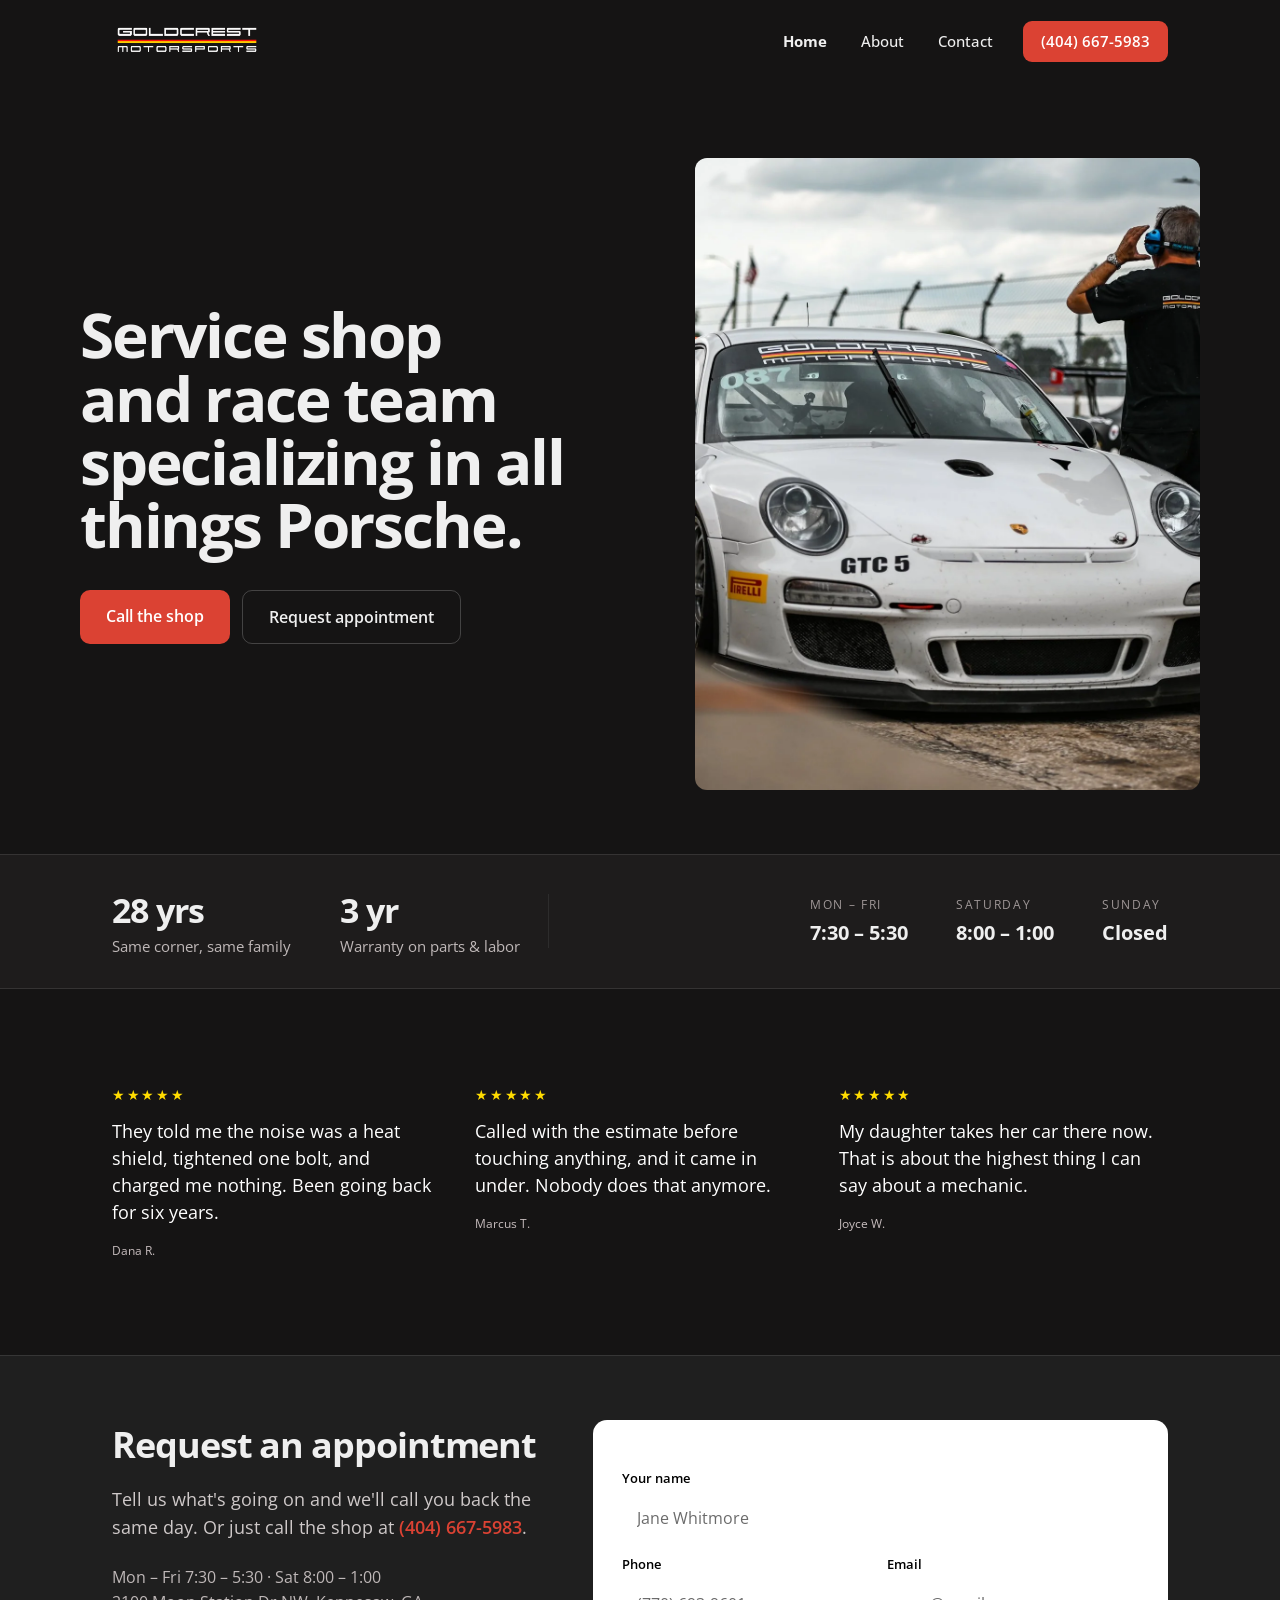
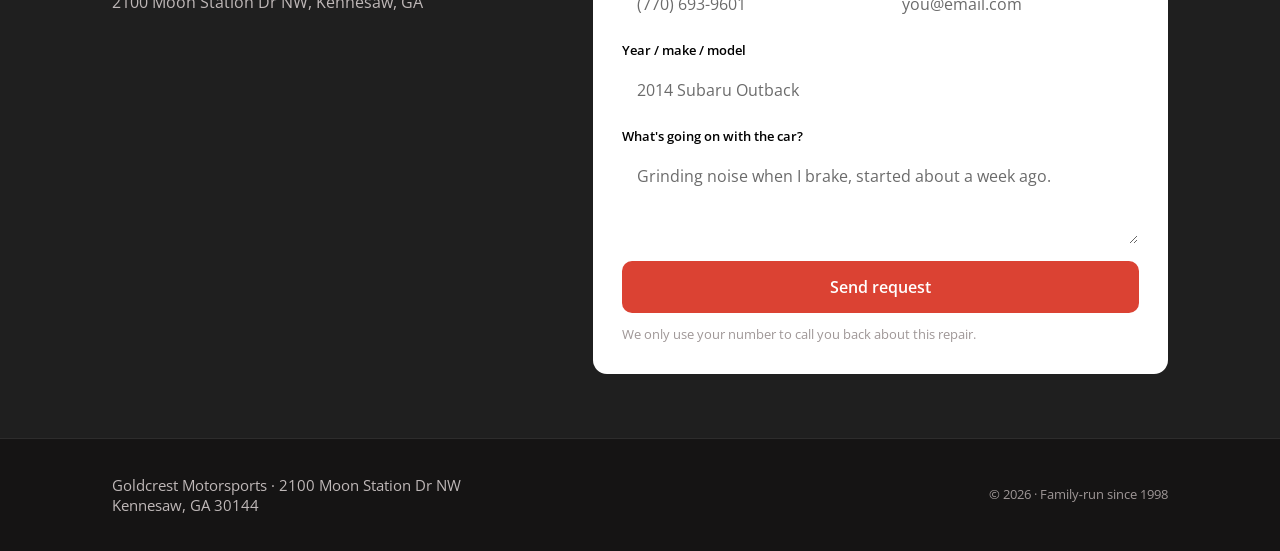
==== commit b30dcf98: "updated logo" ====
--- a/index.html
+++ b/index.html
@@ -16,7 +16,7 @@
   <div class="wrap">
     <a href="index.html" class="brand" style="color:inherit">
       <span class="brand-mark"></span>
-      <img src="Logo.webp" alt="Goldcrest Motorsports" class="brand-logo">
+      <img src="logo.png" alt="Goldcrest Motorsports" class="brand-logo">
     </a>
     <nav class="main-nav">
       <a class="nav-link" href="index.html" aria-current="page">Home</a>
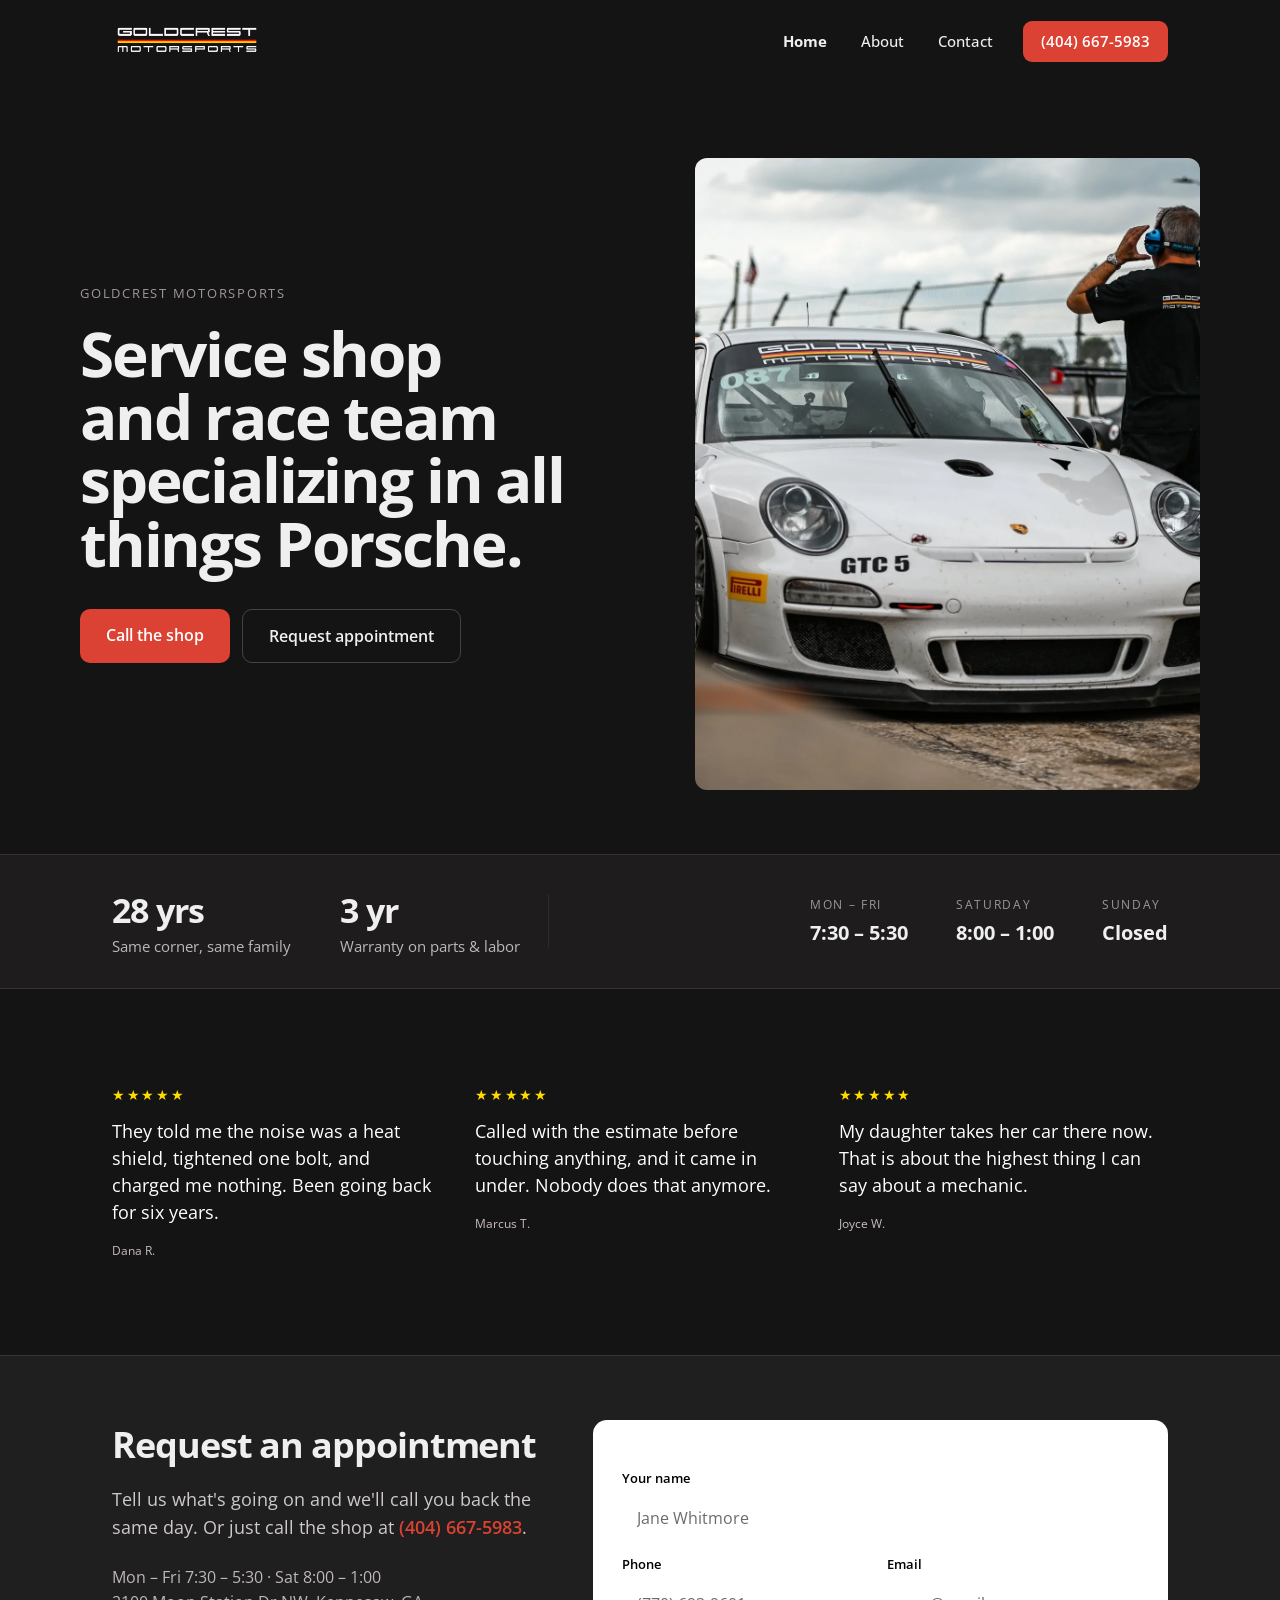
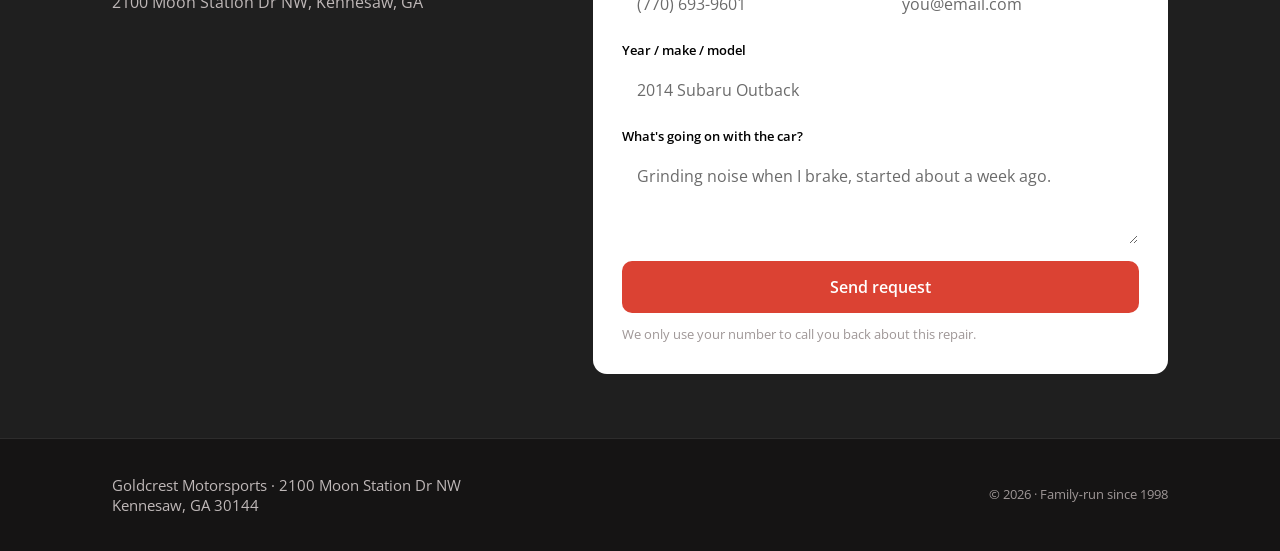
==== commit 903683a7: "EYEBROW: GOLDCREST MOTORSPORTS" ====
--- a/index.html
+++ b/index.html
@@ -31,7 +31,7 @@
 
   <section class="wrap hero">
     <div class="hero-content">
-      <!-- <div class="eyebrow hero-eyebrow">Family‑run since 1998 · Kennesaw, GA</div> -->
+      <div class="eyebrow hero-eyebrow">GOLDCREST MOTORSPORTS</div>
       <h1>Service shop and race team specializing in all things Porsche.</h1>
       <!-- <p class="hero-lede">We're a neighborhood shop, not a chain. Two ASE‑certified techs, a clean bay, and a straight answer about what your car actually needs — and what it doesn't.</p> -->
       <div class="hero-actions">
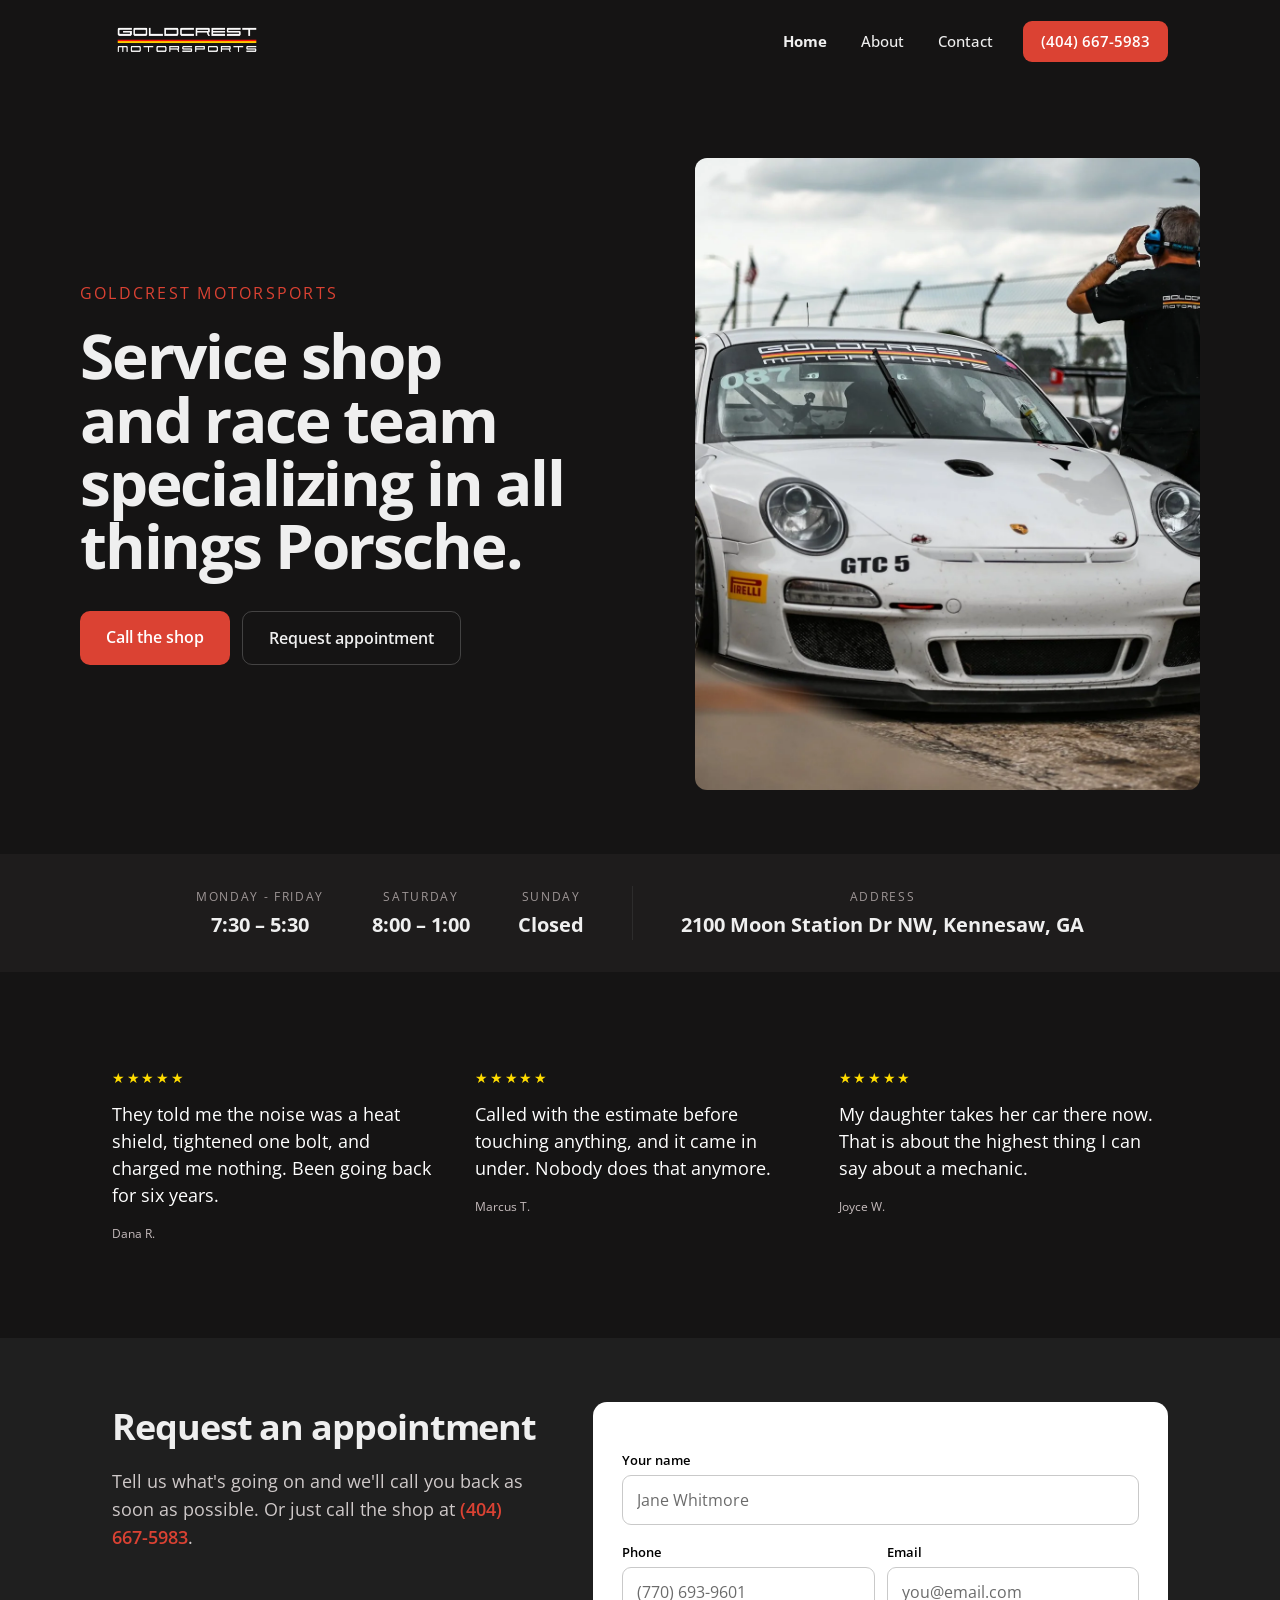
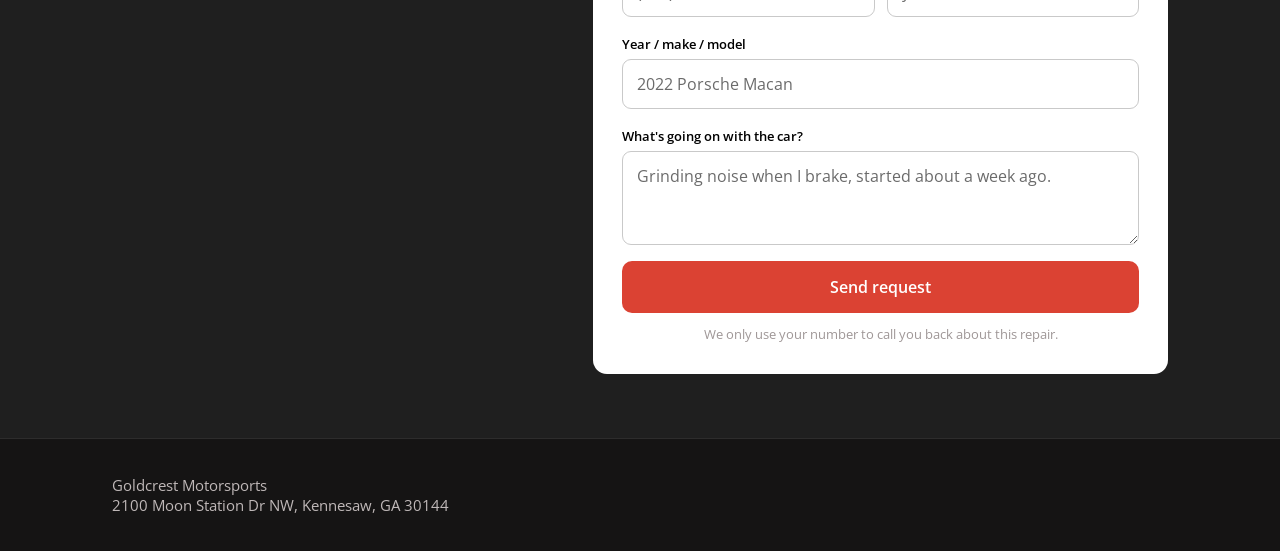
==== commit 2ff8094e: "index update" ====
--- a/index.html
+++ b/index.html
@@ -46,22 +46,9 @@
 
   <section class="stats-band">
     <div class="wrap stats-grid">
-      <div class="stats-left">
-        <div class="stat">
-          <div class="stat-num">28 yrs</div>
-          <div class="stat-label">Same corner, same family</div>
-        </div>
-        <div class="stat">
-          <div class="stat-num">3 yr</div>
-          <div class="stat-label">Warranty on parts &amp; labor</div>
-        </div>
-      </div>
-
-      <div class="stats-divider" aria-hidden="true"></div>
-
       <div class="hours-right">
         <div class="hours-item">
-          <div class="hours-day">Mon – Fri</div>
+          <div class="hours-day">Monday - Friday</div>
           <div class="hours-time">7:30 – 5:30</div>
         </div>
         <div class="hours-item">
@@ -71,6 +58,11 @@
         <div class="hours-item">
           <div class="hours-day">Sunday</div>
           <div class="hours-time">Closed</div>
+        </div>
+        <div class="stats-divider" aria-hidden="true"></div>
+        <div class="hours-item">
+          <div class="hours-day">Address</div>
+          <div class="hours-time">2100 Moon Station Dr NW, Kennesaw, GA</div>
         </div>
       </div>
     </div>
@@ -162,8 +154,8 @@
     <div class="wrap">
       <div>
         <h2>Request an appointment</h2>
-        <p class="intro-text">Tell us what's going on and we'll call you back the same day. Or just call the shop at <a href="tel:4046675983" style="font-weight:600">(404) 667-5983</a>.</p>
-        <div class="hours-line">Mon – Fri 7:30 – 5:30 · Sat 8:00 – 1:00<br>2100 Moon Station Dr NW, Kennesaw, GA</div>
+        <p class="intro-text">Tell us what's going on and we'll call you back as soon as possible. Or just call the shop at <a href="tel:4046675983" style="font-weight:600">(404) 667-5983</a>.</p>
+        <!-- <div class="hours-line">Mon – Fri 7:30 – 5:30 · Sat 8:00 – 1:00<br>2100 Moon Station Dr NW, Kennesaw, GA</div> -->
       </div>
       <div class="form-card">
         <form action="https://api.staticforms.xyz/submit" method="POST">
@@ -187,7 +179,7 @@
             </label>
             <label class="form-field span-2">
               <span>Year / make / model</span>
-              <input type="text" name="vehicle" placeholder="2014 Subaru Outback">
+              <input type="text" name="vehicle" placeholder="2022 Porsche Macan">
             </label>
             <label class="form-field span-2">
               <span>What's going on with the car?</span>
@@ -205,8 +197,7 @@
 
 <footer class="site-footer">
   <div class="wrap">
-    <div class="footer-shop">Goldcrest Motorsports · 2100 Moon Station Dr NW<br>Kennesaw, GA 30144</div>
-    <div class="footer-copy">© 2026 · Family‑run since 1998</div>
+    <div class="footer-shop">Goldcrest Motorsports<br>2100 Moon Station Dr NW, Kennesaw, GA 30144</div> 
   </div>
 </footer>
 
--- a/styles.css
+++ b/styles.css
@@ -159,10 +159,10 @@
 /* Eyebrow label */
 
 .eyebrow {
-  font-size: 12.5px;
+  font-size: 16px;
   letter-spacing: .14em;
   text-transform: uppercase;
-  color: var(--ink-muted-3);
+  color: var(--blue);
 }
 
 /* Photo placeholder */
@@ -268,6 +268,7 @@
   letter-spacing: .16em;
   text-transform: uppercase;
   color: var(--blue);
+  align-items: center;
 }
 
 .hours-panel-today {
@@ -281,6 +282,7 @@
   display: flex;
   flex-direction: column;
   gap: 6px;
+  align-items: center;
   font-size: 15px;
   color: var(--ink-muted);
   border-left: 1px solid var(--line-14);
@@ -304,8 +306,8 @@
 /* Stats band */
 
 .stats-band {
-  border-top: 1px solid var(--line-12);
-  border-bottom: 1px solid var(--line-12);
+  /* border-top: 1px solid var(--line-12);
+  border-bottom: 1px solid var(--line-12); */
   background: #1E1C1C;
 }
 
@@ -313,6 +315,7 @@
   padding: 32px 32px;
   display: flex;
   align-items: center;
+  justify-content: center;
   gap: 28px;
 }
 
@@ -332,10 +335,10 @@
 .hours-right {
   display: flex;
   gap: 48px;
-  margin-left: auto;
-  align-items: center;
-}
-.hours-item { text-align: left; }
+  align-items: center;
+  justify-content: center;
+}
+.hours-item { text-align: center; }
 .hours-day {
   font-size: 12px;
   letter-spacing: .14em;
@@ -350,10 +353,9 @@
 }
 
 @media (max-width: 900px) {
-  .stats-band .wrap { flex-direction: column; align-items: flex-start; gap: 20px; }
-  .stats-left { gap: 24px; }
-  .stats-divider { display: none; }
-  .hours-right { width: 100%; gap: 18px; }
+  .stats-band .wrap { flex-direction: column; align-items: center; gap: 20px; }
+  .hours-right { width: 100%; gap: 18px; flex-wrap: wrap; }
+  .hours-item { text-align: center; }
 }
 
 /* When the hours panel is placed inside the stats band, make it span the full wrap and center */
@@ -532,7 +534,7 @@
 /* Appointment section */
 
 .appointment-section {
-  border-top: 1px solid var(--line-12);
+  /* border-top: 1px solid var(--line-12); */
   background: var(--panel);
 }
 
@@ -589,7 +591,8 @@
 .form-grid {
   display: grid;
   grid-template-columns: minmax(0, 1fr) minmax(0, 1fr);
-  gap: 12px;
+  row-gap: 18px;
+  column-gap: 12px;
   margin-top: 20px;
 }
 
@@ -612,7 +615,7 @@
   font-family: inherit;
   font-size: 15.5px;
   padding: 13px 14px;
-  border: 1px solid var(--line-18);
+  border: 1px solid #c9c9c9;
   border-radius: 9px;
   background: #fff;
   color: #000000;
@@ -639,6 +642,7 @@
 .form-note {
   margin-top: 12px;
   font-size: 13px;
+  text-align: center;
   line-height: 1.5;
   color: var(--ink-muted-3);
 }
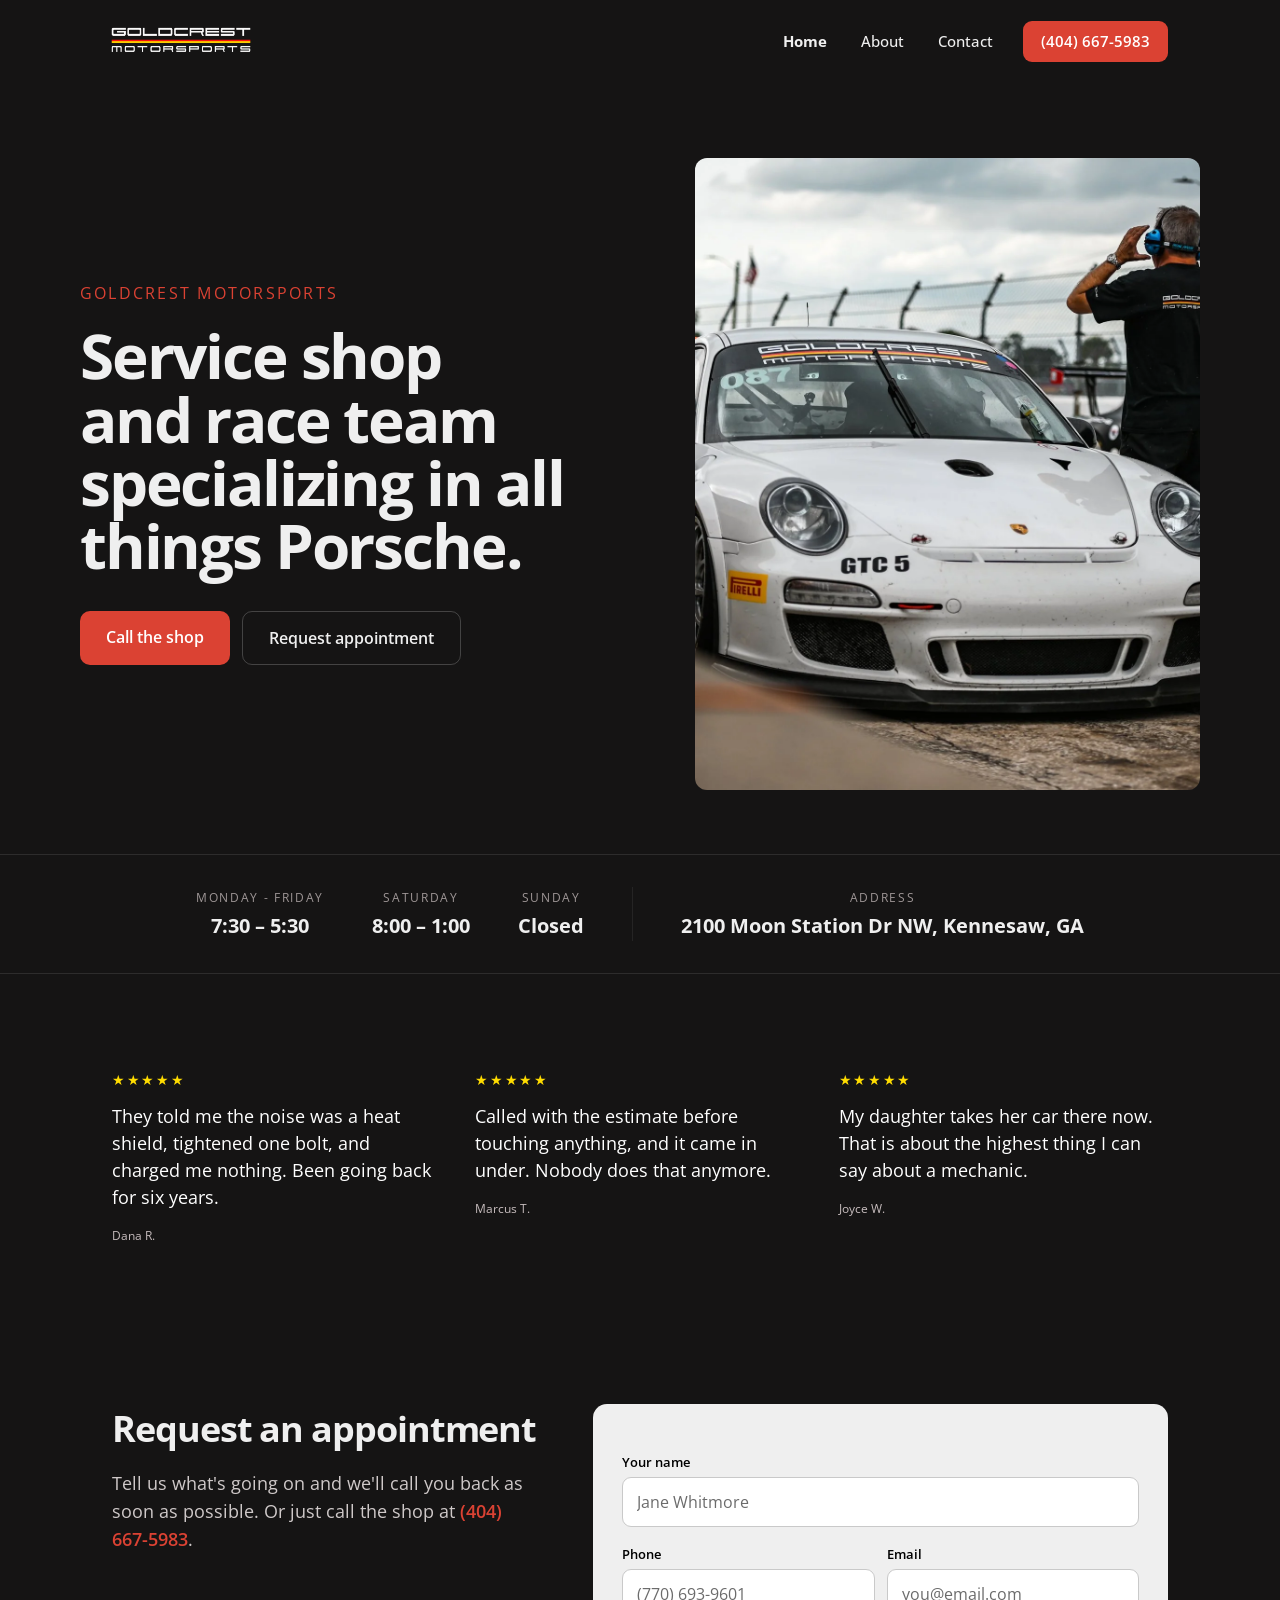
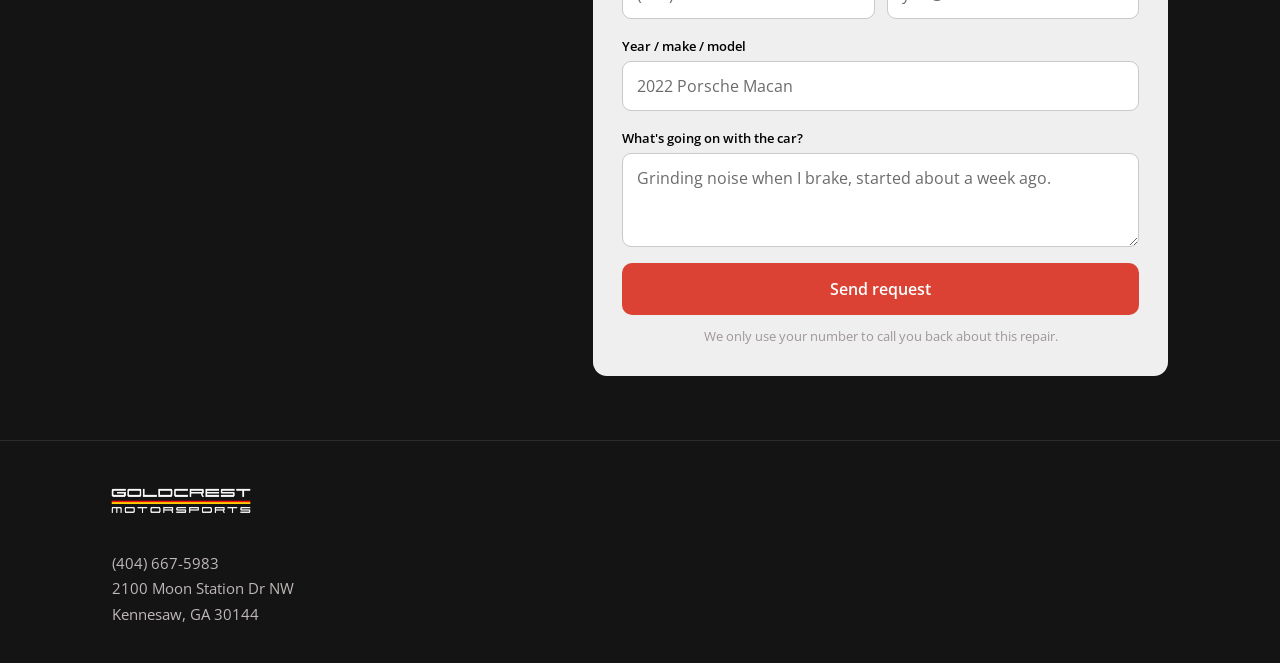
==== commit 5477f418: "updates" ====
--- a/index.html
+++ b/index.html
@@ -197,7 +197,11 @@
 
 <footer class="site-footer">
   <div class="wrap">
-    <div class="footer-shop">Goldcrest Motorsports<br>2100 Moon Station Dr NW, Kennesaw, GA 30144</div> 
+  <img src="logo.png" alt="Goldcrest Motorsports" class="brand-logo">
+  <div class="footer-shop">
+    <div class="footer-phone"><a href="tel:4046675983">(404) 667-5983</a></div>
+    <div class="footer-address">2100 Moon Station Dr NW<br>Kennesaw, GA 30144</div>
+  </div>
   </div>
 </footer>
 
--- a/styles.css
+++ b/styles.css
@@ -31,6 +31,7 @@
   color: var(--ink);
   font-family: 'Open Sans', Helvetica, Arial, sans-serif;
   -webkit-font-smoothing: antialiased;
+  overflow-x: hidden; /* guard against full-bleed / long-word overflow on small screens */
 }
 
 a { color: var(--blue); text-decoration: none; }
@@ -92,7 +93,9 @@
   height: 50px;
   display: block;
   object-fit: contain;
-  margin-left: 0;
+  /* nudge left to offset the logo PNG's transparent padding so the
+     visible mark lines up with the hero text's left edge */
+  margin-left: -6px;
 }
 
 .main-nav {
@@ -231,6 +234,7 @@
   letter-spacing: -.035em;
   font-weight: 700;
   text-wrap: balance;
+  overflow-wrap: break-word;
 }
 
 .hero-lede {
@@ -306,9 +310,9 @@
 /* Stats band */
 
 .stats-band {
-  /* border-top: 1px solid var(--line-12);
-  border-bottom: 1px solid var(--line-12); */
-  background: #1E1C1C;
+  border-top: 1px solid var(--line-12);
+  border-bottom: 1px solid var(--line-12);
+  background: var(--dark-bg);
 }
 
 .stats-band .wrap {
@@ -354,8 +358,9 @@
 
 @media (max-width: 900px) {
   .stats-band .wrap { flex-direction: column; align-items: center; gap: 20px; }
-  .hours-right { width: 100%; gap: 18px; flex-wrap: wrap; }
+  .hours-right { width: 100%; gap: 18px 28px; flex-wrap: wrap; }
   .hours-item { text-align: center; }
+  .stats-divider { display: none; }
 }
 
 /* When the hours panel is placed inside the stats band, make it span the full wrap and center */
@@ -488,8 +493,8 @@
   padding: 24px;
 }
 
-.review-card .stars { font-size: 13.5px; color: var(--blue); letter-spacing: .12em; }
-.review-card .quote { font-size: 16.5px; line-height: 1.55; margin-top: 12px; color: #334055; text-wrap: pretty; }
+.review-card .stars { font-size: 13.5px; color: var(--dark-quote); letter-spacing: .12em; }
+.review-card .quote { font-size: 16.5px; line-height: 1.55; margin-top: 12px; color: var(--ink-muted); text-wrap: pretty; }
 .review-card .who { font-size: 12px; color: var(--ink-muted-3); margin-top: 14px; }
 
 /* Drop-by split section */
@@ -535,7 +540,7 @@
 
 .appointment-section {
   /* border-top: 1px solid var(--line-12); */
-  background: var(--panel);
+  background: var(--dark-bg);
 }
 
 .appointment-section .wrap {
@@ -567,7 +572,7 @@
 }
 
 .form-card {
-  background: #fff;
+  background: var(--ink);
   border: 1px solid var(--line-10);
   border-radius: 14px;
   padding: 28px;
@@ -687,7 +692,7 @@
 }
 
 .facts-strip .fact {
-  background: #fff;
+  background: var(--panel);
   padding: 26px 24px;
 }
 
@@ -695,6 +700,7 @@
   font-size: 32px;
   font-weight: 700;
   letter-spacing: -.03em;
+  color: var(--ink);
 }
 
 .facts-strip .fact-label {
@@ -859,19 +865,25 @@
 .site-footer .wrap {
   padding: 36px 32px;
   display: flex;
-  justify-content: space-between;
-  align-items: center;
+  flex-direction: column;
+  align-items: flex-start;
   gap: 24px;
-  flex-wrap: wrap;
-}
-
-.footer-shop { font-size: 15px; color: var(--ink-muted-2); }
+}
+
+.footer-shop { font-size: 15px; color: var(--ink-muted-2); line-height: 1.7; }
+.footer-shop a { color: inherit; }
+.footer-shop a:hover { color: var(--blue); }
 .footer-copy { font-size: 12.5px; color: var(--ink-muted-3); }
 
 /* Responsive */
+
+@media (max-width: 1100px) {
+  .hero h1 { font-size: 52px; }
+}
 
 @media (max-width: 900px) {
   .hero { grid-template-columns: 1fr; }
+  .hero h1 { font-size: 46px; }
   .hero-photo { order: -1; aspect-ratio: 16 / 9; }
   .appointment-section .wrap { grid-template-columns: 1fr; }
   .contact-grid { grid-template-columns: 1fr; }
@@ -890,13 +902,35 @@
 }
 
 @media (max-width: 640px) {
-  .hero h1 { font-size: 42px; }
-  .page-hero h1 { font-size: 38px; }
-  .section-head h2, .split-section h2, .appointment-section h2 { font-size: 28px; }
-  .reviews-band .wrap, .reviews-grid-light { grid-template-columns: 1fr; }
+  .hero { padding: 48px 0 48px; gap: 32px; }
+  .hero h1 { font-size: 38px; letter-spacing: -.02em; }
+  .page-hero h1 { font-size: 34px; }
+  .section-head h2, .split-section h2, .appointment-section h2, .about-section h2 { font-size: 26px; }
+  .about-sub { font-size: 17px; }
+  .reviews-band { padding: 64px 0; }
+  .reviews-band .wrap, .reviews-grid-light { grid-template-columns: 1fr; gap: 28px; }
   .services-grid { grid-template-columns: 1fr; }
   .form-grid { grid-template-columns: 1fr; }
   .form-field.span-2 { grid-column: span 1; }
-  .site-header .wrap { flex-wrap: wrap; gap: 12px; padding-bottom: 12px; }
-  .main-nav { flex-wrap: wrap; }
-}
+  .hours-right { flex-direction: column; gap: 14px; }
+  .site-header .wrap { flex-wrap: wrap; gap: 12px 16px; padding-bottom: 12px; }
+  .main-nav { flex-wrap: wrap; row-gap: 4px; }
+  .hero-actions { width: 100%; }
+  .hero-actions .btn { flex: 1 1 100%; text-align: center; }
+}
+
+@media (max-width: 480px) {
+  .wrap { padding-left: 20px; padding-right: 20px; }
+  .facts-strip { grid-template-columns: 1fr; }
+  .facts-strip .fact { padding: 20px; }
+  .reviews-band .wrap { padding-left: 20px; padding-right: 20px; }
+  .hero h1 { font-size: 32px; }
+  .hero-eyebrow { font-size: 13px; letter-spacing: .1em; margin-bottom: 14px; }
+  .appointment-section .wrap { padding: 44px 20px; }
+  .appointment-section .intro-text { font-size: 16px; }
+  .stats-band .wrap { padding: 26px 20px; }
+  .site-footer .wrap { padding: 32px 20px; }
+  .main-nav { gap: 4px; }
+  .main-nav a.nav-link { padding: 8px 10px; }
+  .nav-call { margin-left: 0; }
+}
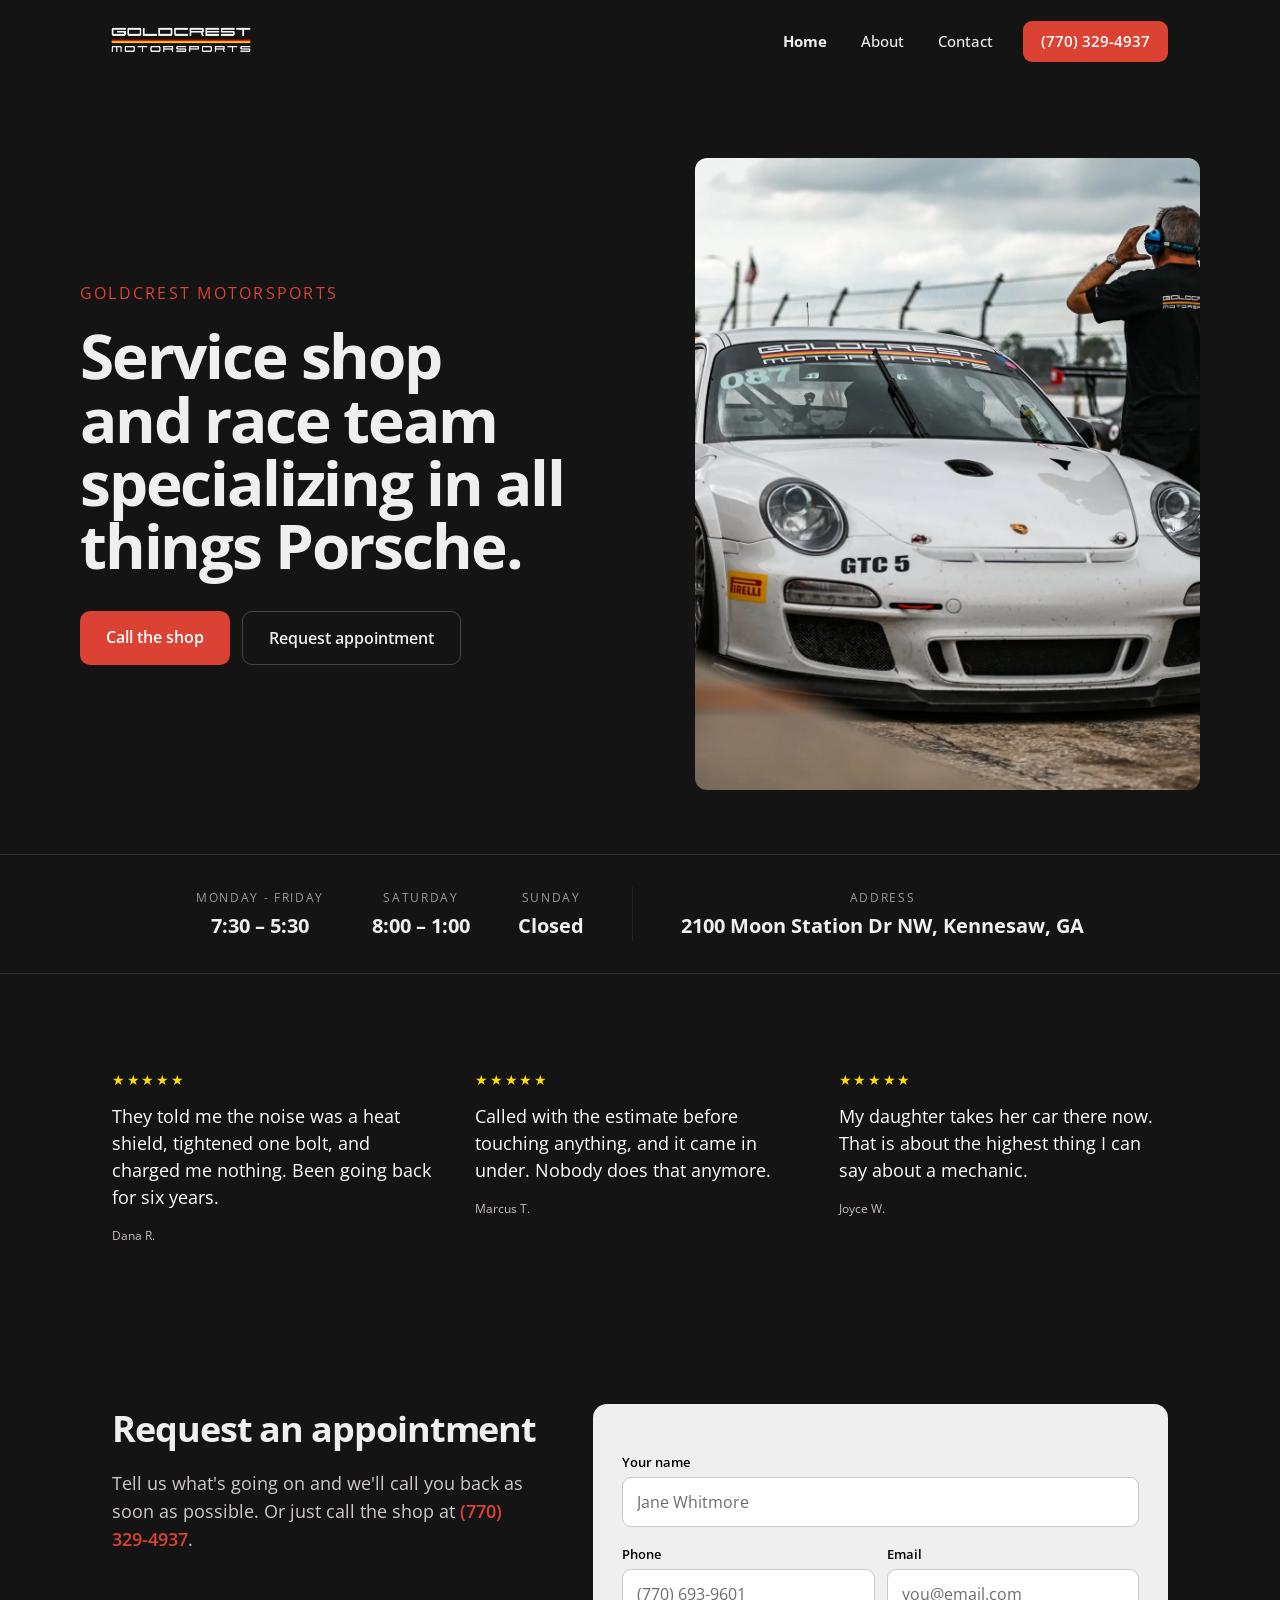
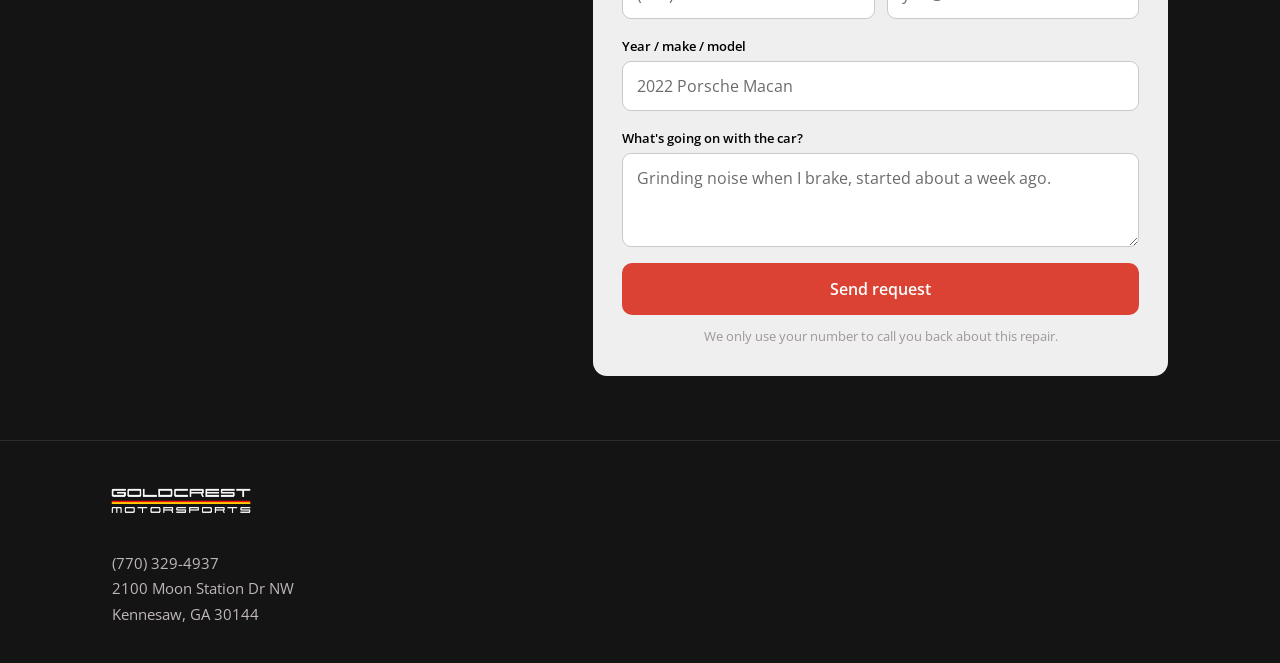
==== commit f32970d3: "update contact information" ====
--- a/index.html
+++ b/index.html
@@ -22,7 +22,7 @@
       <a class="nav-link" href="index.html" aria-current="page">Home</a>
       <a class="nav-link" href="about.html">About</a>
       <a class="nav-link" href="contact.html">Contact</a>
-      <a class="nav-call" href="tel:4046675983">(404) 667-5983</a>
+      <a class="nav-call" href="tel:7703294937">(770) 329-4937</a>
     </nav>
   </div>
 </header>
@@ -35,7 +35,7 @@
       <h1>Service shop and race team specializing in all things Porsche.</h1>
       <!-- <p class="hero-lede">We're a neighborhood shop, not a chain. Two ASE‑certified techs, a clean bay, and a straight answer about what your car actually needs — and what it doesn't.</p> -->
       <div class="hero-actions">
-        <a href="tel:4046675983" class="btn btn-primary">Call the shop</a>
+        <a href="tel:7703294937" class="btn btn-primary">Call the shop</a>
         <a href="contact.html" class="btn btn-outline">Request appointment</a>
       </div>
     </div>
@@ -154,7 +154,7 @@
     <div class="wrap">
       <div>
         <h2>Request an appointment</h2>
-        <p class="intro-text">Tell us what's going on and we'll call you back as soon as possible. Or just call the shop at <a href="tel:4046675983" style="font-weight:600">(404) 667-5983</a>.</p>
+        <p class="intro-text">Tell us what's going on and we'll call you back as soon as possible. Or just call the shop at <a href="tel:7703294937" style="font-weight:600">(770) 329-4937</a>.</p>
         <!-- <div class="hours-line">Mon – Fri 7:30 – 5:30 · Sat 8:00 – 1:00<br>2100 Moon Station Dr NW, Kennesaw, GA</div> -->
       </div>
       <div class="form-card">
@@ -199,7 +199,7 @@
   <div class="wrap">
   <img src="logo.png" alt="Goldcrest Motorsports" class="brand-logo">
   <div class="footer-shop">
-    <div class="footer-phone"><a href="tel:4046675983">(404) 667-5983</a></div>
+    <div class="footer-phone"><a href="tel:7703294937">(770) 329-4937</a></div>
     <div class="footer-address">2100 Moon Station Dr NW<br>Kennesaw, GA 30144</div>
   </div>
   </div>
